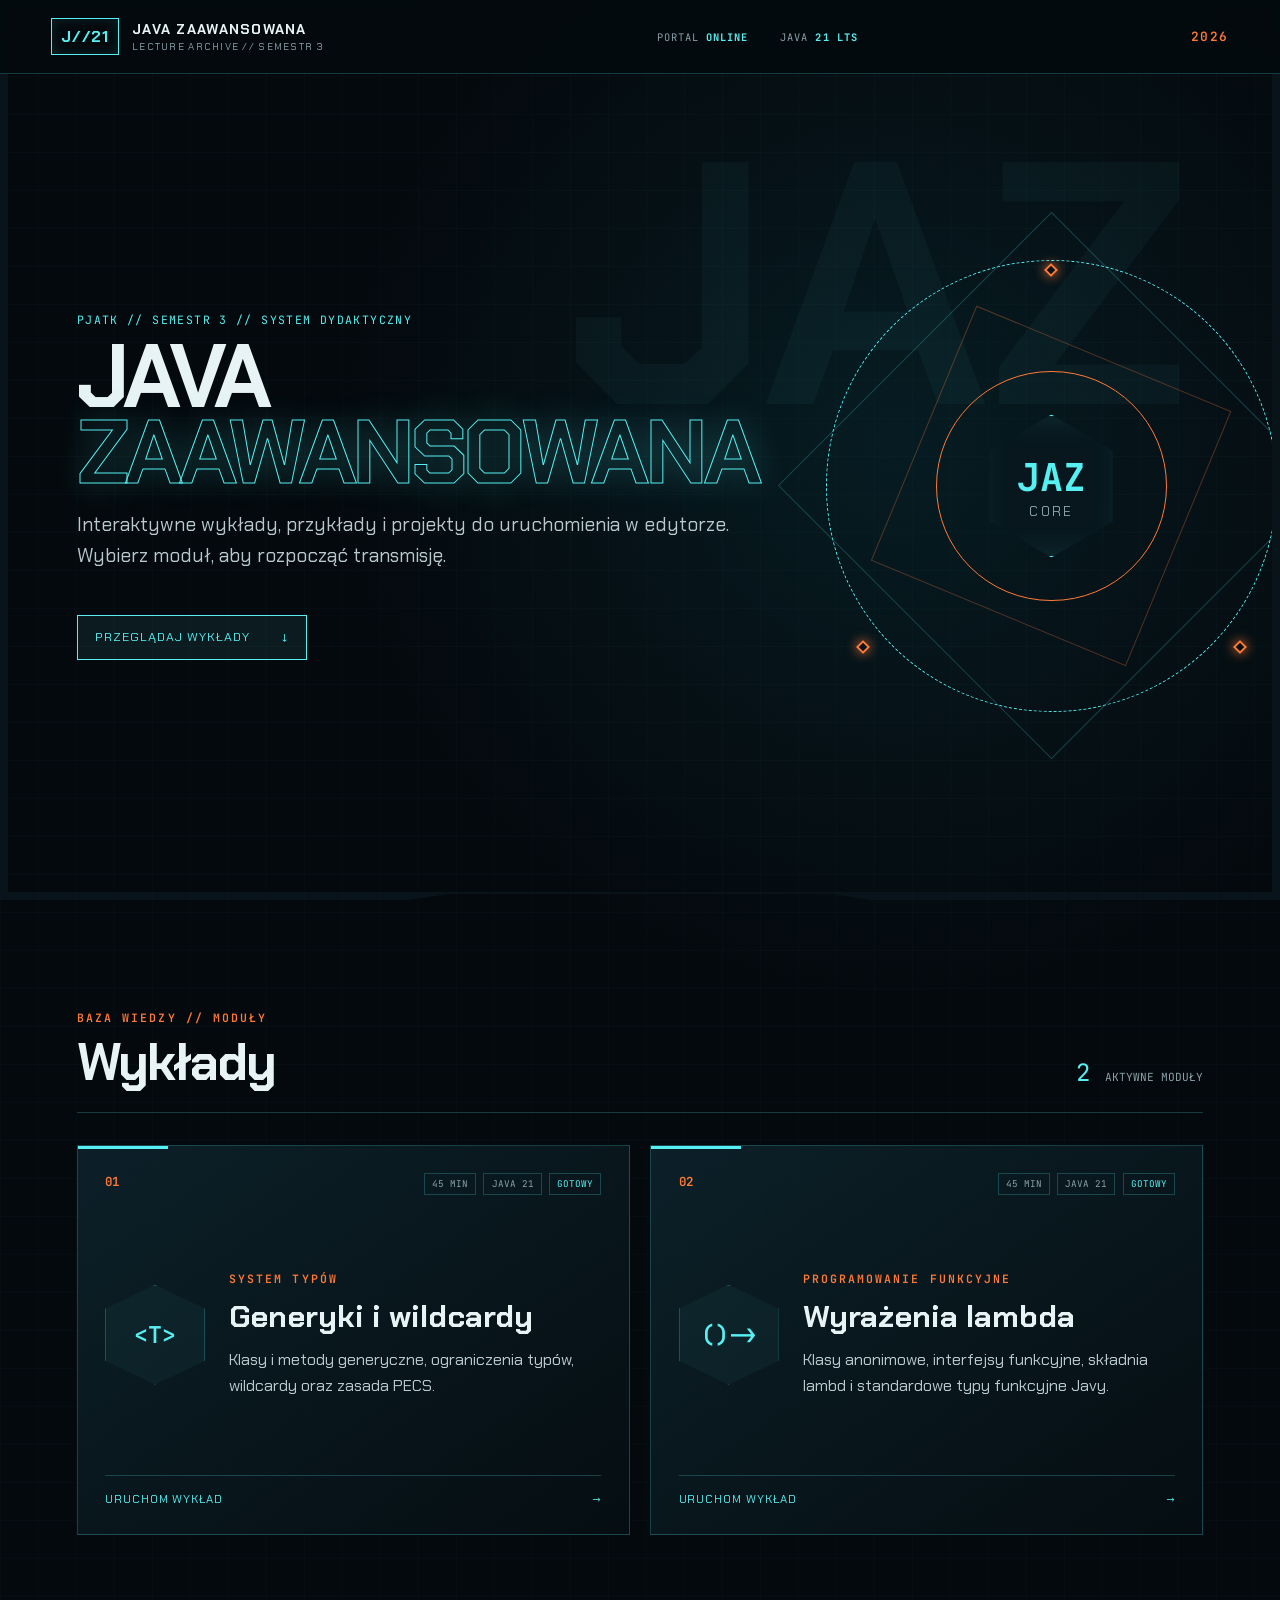
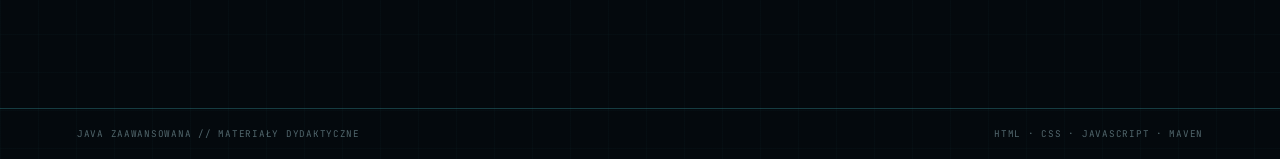
==== index.html @ 5bee7758 "w2" ====
<!doctype html>
<html lang="pl">
<head>
  <meta charset="utf-8">
  <meta name="viewport" content="width=device-width, initial-scale=1">
  <meta name="description" content="Materiały do wykładów z przedmiotu Java Zaawansowana.">
  <meta name="theme-color" content="#071017">
  <title>Java Zaawansowana // Portal wykładów</title>
  <link rel="stylesheet" href="css/styles.css">
</head>
<body class="portal-page">
  <a class="skip-link" href="#lectures">Przejdź do listy wykładów</a>
  <header class="topbar portal-topbar">
    <a class="brand" href="index.html" aria-label="Java Zaawansowana — strona główna">
      <span class="brand-mark" aria-hidden="true">J//21</span>
      <span><strong>JAVA ZAAWANSOWANA</strong><small>LECTURE ARCHIVE // SEMESTR 3</small></span>
    </a>
    <div class="telemetry" aria-hidden="true"><span>PORTAL <b>ONLINE</b></span><span>JAVA <b>21 LTS</b></span></div>
    <span class="portal-edition">2026</span>
  </header>

  <main class="portal-main">
    <section class="portal-hero" aria-labelledby="portal-title">
      <div class="portal-hero-copy">
        <p class="kicker">PJATK // SEMESTR 3 // SYSTEM DYDAKTYCZNY</p>
        <h1 id="portal-title">Java<br><em>Zaawansowana</em></h1>
        <p class="lead">Interaktywne wykłady, przykłady i projekty do uruchomienia w edytorze. Wybierz moduł, aby rozpocząć transmisję.</p>
        <a class="primary-action" href="#lectures">Przeglądaj wykłady <span aria-hidden="true">↓</span></a>
      </div>
      <div class="portal-reactor" aria-hidden="true">
        <div class="portal-orbit orbit-outer"></div><div class="portal-orbit orbit-inner"></div>
        <div class="portal-core"><span>JAZ</span><small>CORE</small></div>
        <i class="node n1"></i><i class="node n2"></i><i class="node n3"></i>
      </div>
    </section>

    <section class="lecture-catalog" id="lectures" aria-labelledby="catalog-title">
      <div class="section-heading">
        <div><p class="eyebrow">BAZA WIEDZY // MODUŁY</p><h2 id="catalog-title">Wykłady</h2></div>
        <div class="catalog-status"><span>2</span> aktywne moduły</div>
      </div>
      <div class="lecture-grid">
        <a class="lecture-card is-available" href="lectures/generics/index.html">
          <div class="lecture-number">01</div>
          <div class="lecture-meta"><span>45 MIN</span><span>JAVA 21</span><span>GOTOWY</span></div>
          <div class="lecture-icon" aria-hidden="true">&lt;T&gt;</div>
          <div class="lecture-content"><p class="eyebrow">SYSTEM TYPÓW</p><h3>Generyki i wildcardy</h3><p>Klasy i metody generyczne, ograniczenia typów, wildcardy oraz zasada PECS.</p></div>
          <div class="lecture-launch">Uruchom wykład <span aria-hidden="true">→</span></div>
        </a>
        <a class="lecture-card is-available" href="lectures/lambdas/index.html">
          <div class="lecture-number">02</div>
          <div class="lecture-meta"><span>45 MIN</span><span>JAVA 21</span><span>GOTOWY</span></div>
          <div class="lecture-icon" aria-hidden="true">()-&gt;</div>
          <div class="lecture-content"><p class="eyebrow">PROGRAMOWANIE FUNKCYJNE</p><h3>Wyrażenia lambda</h3><p>Klasy anonimowe, interfejsy funkcyjne, składnia lambd i standardowe typy funkcyjne Javy.</p></div>
          <div class="lecture-launch">Uruchom wykład <span aria-hidden="true">→</span></div>
        </a>
      </div>
    </section>
  </main>
  <footer class="portal-footer"><span>JAVA ZAAWANSOWANA // MATERIAŁY DYDAKTYCZNE</span><span>HTML · CSS · JAVASCRIPT · MAVEN</span></footer>
</body>
</html>
---- css/styles.css ----
@import url('https://fonts.googleapis.com/css2?family=Chakra+Petch:wght@400;500;600;700&family=JetBrains+Mono:wght@400;600&display=swap');

:root {
  --bg: #04090d;
  --panel: rgba(10, 23, 30, .9);
  --panel-2: #0d2029;
  --line: rgba(79, 220, 231, .24);
  --cyan: #57f0f2;
  --cyan-2: #1eb6c2;
  --orange: #ff7a38;
  --red: #ff405a;
  --text: #e7f3f4;
  --muted: #8aa2a9;
  --shadow: 0 0 28px rgba(48, 218, 227, .12);
  color-scheme: dark;
}

* { box-sizing: border-box; }
html { scroll-behavior: smooth; }
body {
  margin: 0;
  min-width: 320px;
  min-height: 100vh;
  overflow: hidden;
  color: var(--text);
  background:
    linear-gradient(rgba(70, 198, 210, .025) 1px, transparent 1px),
    linear-gradient(90deg, rgba(70, 198, 210, .025) 1px, transparent 1px),
    radial-gradient(circle at 70% 25%, rgba(19, 113, 133, .18), transparent 35%), var(--bg);
  background-size: 38px 38px, 38px 38px, auto, auto;
  font-family: "Chakra Petch", system-ui, sans-serif;
}
body::before, body::after {
  content: ""; position: fixed; pointer-events: none; z-index: 20;
}
body::before { inset: 0; border: 8px solid #08131a; clip-path: polygon(0 0, 32% 0, 35% 6px, 65% 6px, 68% 0, 100% 0, 100% 100%, 68% 100%, 65% calc(100% - 6px), 35% calc(100% - 6px), 32% 100%, 0 100%); }
body::after { inset: 0; background: repeating-linear-gradient(0deg, transparent 0 4px, rgba(255,255,255,.012) 5px); mix-blend-mode: overlay; }
button, a { font: inherit; }
button { color: inherit; }
code, pre { font-family: "JetBrains Mono", Consolas, monospace; }
code { color: #a9f7f8; }
.skip-link { position: fixed; top: -100px; left: 1rem; z-index: 100; background: var(--cyan); color: #001014; padding: .7rem 1rem; }
.skip-link:focus { top: 1rem; }

.topbar {
  height: 74px; display: flex; align-items: center; justify-content: space-between;
  padding: 0 clamp(1.1rem, 4vw, 4rem); border-bottom: 1px solid var(--line); background: rgba(4, 10, 14, .9);
}
.brand { display: flex; gap: .8rem; align-items: center; color: var(--text); text-decoration: none; letter-spacing: .08em; }
.brand-mark { padding: .45rem .55rem; border: 1px solid var(--cyan); color: var(--cyan); font-weight: 700; box-shadow: inset 0 0 14px rgba(87,240,242,.12); }
.brand strong, .brand small { display: block; }
.brand strong { font-size: .88rem; }
.brand small { color: var(--muted); font-size: .62rem; margin-top: .12rem; }
.telemetry { display: flex; gap: 2rem; color: var(--muted); font: .65rem "JetBrains Mono"; letter-spacing: .1em; }
.telemetry b { color: var(--cyan); }
.slide-counter { font: 600 1.1rem "JetBrains Mono"; color: var(--cyan); }
.slide-counter i { color: var(--muted); padding: 0 .3rem; font-style: normal; }
.progress { height: 2px; background: #0e2026; }
.progress span { display: block; width: 10%; height: 100%; background: linear-gradient(90deg, var(--orange), var(--cyan)); box-shadow: 0 0 10px var(--cyan); transition: width .35s ease; }

.slides { position: relative; height: calc(100vh - 128px); }
.slide {
  position: absolute; inset: 0; display: grid; align-content: center; gap: 1.4rem;
  padding: clamp(2rem, 4.5vw, 5rem) clamp(1.5rem, 8vw, 9rem); opacity: 0; transform: translateX(28px) scale(.99);
  pointer-events: none; visibility: hidden; transition: opacity .25s ease, transform .35s ease;
  overflow-y: auto;
}
.slide.is-active { opacity: 1; transform: none; pointer-events: auto; visibility: visible; }
.slide::before { content: attr(data-title); position: absolute; right: 3.5%; top: 7%; color: rgba(87,240,242,.06); font-size: clamp(3rem, 10vw, 9rem); font-weight: 700; text-transform: uppercase; white-space: nowrap; z-index: -1; }
.eyebrow { color: var(--orange); font: 600 .72rem "JetBrains Mono"; letter-spacing: .18em; text-transform: uppercase; }
h1, h2, h3, p { margin-top: 0; }
h1 { margin-bottom: 1.2rem; font-size: clamp(3rem, 7vw, 7.2rem); line-height: .85; letter-spacing: -.05em; text-transform: uppercase; }
h1 em { color: transparent; -webkit-text-stroke: 1px var(--cyan); font-style: normal; text-shadow: 0 0 35px rgba(87,240,242,.22); }
h2 { margin-bottom: .4rem; max-width: 1050px; font-size: clamp(2rem, 4vw, 4.2rem); line-height: 1; letter-spacing: -.035em; }
h2 code { font-size: .8em; }
h3 { font-size: 1.05rem; }
p { line-height: 1.6; color: #b9c9cd; }
.lead { max-width: 720px; font-size: clamp(1rem, 1.5vw, 1.35rem); }
.kicker { color: var(--cyan); letter-spacing: .12em; font: .72rem "JetBrains Mono"; }
.hero-grid, .two-col { display: grid; grid-template-columns: minmax(0, 1.08fr) minmax(320px, .92fr); align-items: center; gap: clamp(2rem, 5vw, 6rem); }
.hero-grid { grid-template-columns: 1.25fr .75fr; }
.objectives { display: flex; gap: 1.5rem; align-items: flex-start; margin-top: 2rem; padding: 1rem 1.2rem; border-left: 2px solid var(--cyan); background: linear-gradient(90deg, rgba(87,240,242,.08), transparent); }
.objectives span { color: var(--cyan); white-space: nowrap; }
.objectives ul { margin: 0; padding-left: 1.2rem; color: var(--muted); line-height: 1.55; }
.speaker-note { display: none; }

.reactor { position: relative; width: min(32vw, 390px); aspect-ratio: 1; margin: auto; display: grid; place-items: center; }
.reactor::before { content: ""; position: absolute; inset: 15%; border: 1px solid var(--line); background: radial-gradient(circle, rgba(87,240,242,.15), transparent 60%); transform: rotate(45deg); }
.ring { position: absolute; border: 1px solid var(--cyan); border-radius: 50%; box-shadow: 0 0 18px rgba(87,240,242,.16); }
.ring-a { inset: 7%; border-style: dashed; animation: spin 16s linear infinite; }
.ring-b { inset: 24%; border-color: var(--orange); border-width: 2px; animation: spin 9s linear reverse infinite; }
.core { width: 22%; aspect-ratio: 1; display: grid; place-items: center; border: 1px solid var(--cyan); background: #07141b; color: var(--cyan); font: 700 3rem "JetBrains Mono"; clip-path: polygon(50% 0,100% 25%,100% 75%,50% 100%,0 75%,0 25%); }
.orbit { position: absolute; color: var(--cyan); font: 600 .8rem "JetBrains Mono"; }
.o1 { top: 4%; } .o2 { right: 7%; bottom: 20%; } .o3 { left: 5%; bottom: 22%; }
@keyframes spin { to { transform: rotate(360deg); } }

.code-panel { position: relative; border: 1px solid var(--line); background: rgba(5,14,19,.94); box-shadow: var(--shadow); min-width: 0; }
.code-panel::before { content: ""; position: absolute; inset: -1px auto auto -1px; width: 48px; height: 3px; background: var(--cyan); }
.code-head { display: flex; justify-content: space-between; align-items: center; padding: .65rem .85rem; border-bottom: 1px solid var(--line); color: var(--muted); font: .7rem "JetBrains Mono"; }
.copy-btn, .reveal-btn { border: 1px solid var(--line); background: #0b2028; padding: .45rem .75rem; color: var(--cyan); cursor: pointer; text-transform: uppercase; font-size: .68rem; letter-spacing: .08em; }
.copy-btn:hover, .copy-btn:focus-visible, .reveal-btn:hover, .reveal-btn:focus-visible { border-color: var(--cyan); background: rgba(87,240,242,.12); outline: none; }
pre { margin: 0; padding: clamp(1rem, 2vw, 1.5rem); overflow: auto; font-size: clamp(.72rem, 1.06vw, .96rem); line-height: 1.65; tab-size: 4; }
pre code { color: #d8e7e9; }
.kw { color: #ff8860; } .str { color: #b9e87e; } .num { color: #dfb8ff; } .cm { color: #607b82; }
.compact { margin-top: 1rem; }
.compact pre { padding: 1rem; }
.callout { padding: 1rem 1.15rem; margin: 1.4rem 0; border-left: 2px solid var(--cyan); background: rgba(87,240,242,.07); color: #bfd0d3; line-height: 1.5; }
.callout strong { color: var(--cyan); }
.callout.danger { border-color: var(--red); background: rgba(255,64,90,.07); }.callout.danger strong { color: var(--red); }
.callout.warning { border-color: var(--orange); background: rgba(255,122,56,.07); }.callout.warning strong { color: var(--orange); }
.question { padding: .8rem 1rem; border: 1px solid var(--line); background: rgba(10,31,39,.65); color: #bcd0d3; }
.question span { color: var(--orange); font-weight: 700; text-transform: uppercase; margin-right: 1rem; }
.hint { color: var(--muted); font-size: .9rem; }
.type-map { display: grid; grid-template-columns: 1fr 1fr; gap: .6rem; margin-bottom: 1.4rem; }
.type-map span { border: 1px solid var(--line); padding: .8rem; color: var(--muted); }
.type-map b { color: var(--cyan); font: 1.3rem "JetBrains Mono"; margin-right: .5rem; }
.syntax { border: 1px solid var(--line); padding: 1.2rem; background: var(--panel); }
.syntax span, .syntax small { display: block; }.syntax span { font: 1.2rem "JetBrains Mono"; color: #dff; }.syntax b { color: var(--orange); }.syntax small { color: var(--muted); margin-top: .5rem; }
.signal-diagram { display: grid; grid-template-columns: 1fr auto 1fr; align-items: center; gap: .8rem; margin: 2rem 0; text-align: center; }
.signal-diagram span { padding: .8rem; border: 1px solid var(--line); color: var(--cyan); font-family: "JetBrains Mono"; }.signal-diagram i { color: var(--cyan); }.signal-diagram .blocked { color: var(--red); }
.cards { display: grid; gap: 1rem; }.cards.three, .quiz-grid { grid-template-columns: repeat(3, 1fr); }
.cards article, .quiz-grid article { padding: 1.3rem; border: 1px solid var(--line); background: linear-gradient(145deg, rgba(14,35,44,.88), rgba(6,15,20,.9)); box-shadow: var(--shadow); }
.cards article:nth-child(2) { border-top-color: var(--orange); }
.card-code { display: block; color: var(--cyan); font: 600 clamp(.85rem, 1.3vw, 1.15rem) "JetBrains Mono"; margin-bottom: 1.4rem; }
.cards p, .quiz-grid p { font-size: .92rem; }
.pecs-flow { display: grid; gap: 1rem; }
.pecs-flow > div { display: grid; padding: 1rem 1.2rem; border: 1px solid var(--line); background: var(--panel); }
.pecs-flow span { color: var(--orange); font-size: .7rem; letter-spacing: .12em; }.pecs-flow strong { color: var(--cyan); font: 1.2rem "JetBrains Mono"; margin: .25rem 0; }.pecs-flow small { color: var(--muted); }.pecs-flow > i { color: var(--orange); text-align: center; font-style: normal; }
.mission-list { list-style: none; padding: 0; counter-reset: mission; }
.mission-list li { counter-increment: mission; padding: .8rem 0 .8rem 3.2rem; border-bottom: 1px solid var(--line); position: relative; }
.mission-list li::before { content: "0" counter(mission); position: absolute; left: 0; color: var(--orange); font: .75rem "JetBrains Mono"; }
.path { padding: .8rem; border: 1px dashed var(--line); font: .67rem "JetBrains Mono"; overflow-wrap: anywhere; }
.reveal-btn { margin-top: 1rem; }.reveal { margin-top: .6rem; padding: .85rem 1rem; border: 1px solid var(--cyan); background: rgba(87,240,242,.07); color: #d5e7e9; overflow-wrap: anywhere; }
.restrictions article > span { color: var(--orange); font: .7rem "JetBrains Mono"; }
.quiz-grid { display: grid; gap: 1rem; }.quiz-grid h3 { color: var(--cyan); }.quiz-grid article { display: flex; flex-direction: column; }.quiz-grid .reveal-btn { margin-top: auto; align-self: start; }
.final-line { color: var(--muted); letter-spacing: .08em; text-align: center; }.final-line strong { color: var(--orange); }
.example-slide { background: radial-gradient(circle at 82% 50%, rgba(255,122,56,.055), transparent 30%); }
.example-slide::after { content: "CODE ANALYSIS"; position: absolute; right: 3.5%; bottom: 9%; z-index: -1; color: rgba(255,122,56,.055); font: 700 clamp(2.5rem, 6vw, 6rem) "JetBrains Mono"; letter-spacing: -.08em; }
.analysis-panel { padding: clamp(1.2rem, 2.2vw, 2rem); border: 1px solid rgba(255,122,56,.32); background: linear-gradient(145deg, rgba(30,24,20,.72), rgba(7,17,22,.92)); box-shadow: 0 0 28px rgba(255,122,56,.06); }
.analysis-panel h3 { margin: .65rem 0 1.2rem; color: var(--text); font-size: clamp(1.2rem, 2vw, 1.8rem); }
.analysis-panel ol { margin: 0; padding-left: 1.3rem; color: #b9c9cd; line-height: 1.65; }
.analysis-panel li { padding-left: .35rem; margin-bottom: .55rem; }.analysis-panel li::marker { color: var(--orange); font-family: "JetBrains Mono"; }
.analysis-label { color: var(--orange); font: 600 .67rem "JetBrains Mono"; letter-spacing: .15em; }
.analysis-answer { margin-top: 1.2rem; padding: .8rem 1rem; border-left: 2px solid var(--cyan); background: rgba(87,240,242,.07); color: #d5e7e9; overflow-wrap: anywhere; }
.mission-brief p { color: #c3d1d4; }

.controls { position: fixed; z-index: 30; bottom: 18px; left: 50%; transform: translateX(-50%); display: flex; align-items: center; gap: 1rem; }
.controls > button { border: 1px solid var(--line); background: rgba(6,18,23,.95); padding: .55rem .85rem; cursor: pointer; color: var(--cyan); }
.controls > button:disabled { opacity: .3; cursor: default; }.controls > button:not(:disabled):hover { border-color: var(--cyan); }
.slide-dots { display: flex; gap: .38rem; }.slide-dots button { width: 6px; height: 6px; padding: 0; border: 0; background: #34505a; transform: rotate(45deg); cursor: pointer; }.slide-dots button.is-active { background: var(--orange); box-shadow: 0 0 7px var(--orange); }
.key-help { position: fixed; bottom: 9px; right: 3%; color: #52676d; font: .58rem "JetBrains Mono"; letter-spacing: .08em; }
.toast { position: fixed; z-index: 60; bottom: 70px; left: 50%; transform: translate(-50%, 12px); padding: .65rem 1rem; background: var(--cyan); color: #001014; opacity: 0; pointer-events: none; transition: .2s; font-weight: 600; }.toast.show { opacity: 1; transform: translate(-50%, 0); }

@media (max-width: 900px) {
  .telemetry { display: none; }
  .slide { padding: 2rem 1.4rem 4.5rem; align-content: start; }
  .hero-grid, .two-col, .cards.three, .quiz-grid { grid-template-columns: 1fr; }
  .reactor { display: none; }
  .hero-grid { margin-top: 5vh; }
  .cards article, .quiz-grid article { padding: 1rem; }
  .slide::before { display: none; }
  .example-slide::after { display: none; }
  h1 { font-size: clamp(2.8rem, 14vw, 5rem); }
  .controls > button span, .key-help { display: none; }
  .slide-dots { max-width: 45vw; flex-wrap: wrap; justify-content: center; }
}
@media (max-height: 720px) and (min-width: 901px) {
  .slide { padding-top: 1.5rem; padding-bottom: 4rem; gap: .8rem; }
  h2 { font-size: 2.5rem; }.topbar { height: 58px; }.slides { height: calc(100vh - 112px); }
  .cards article { padding: .9rem; }.cards p { margin-bottom: 0; }
}
@media (prefers-reduced-motion: reduce) {
  *, *::before, *::after { scroll-behavior: auto !important; animation-duration: .01ms !important; animation-iteration-count: 1 !important; transition-duration: .01ms !important; }
}
@media print {
  body { overflow: visible; background: white; color: black; }
  .topbar, .progress, .controls, .key-help, .toast { display: none; }
  .slides { height: auto; }.slide { position: relative; min-height: 100vh; opacity: 1; visibility: visible; transform: none; color: #102027; page-break-after: always; overflow: visible; }
  .slide p { color: #334; }.code-panel, .cards article, .quiz-grid article { color: white; }
}

/* Portal wykładów */
.portal-page { overflow-y: auto; }
.portal-page::after { position: fixed; }
.portal-topbar { position: sticky; top: 0; z-index: 40; }
.portal-edition { color: var(--orange); font: 600 .8rem "JetBrains Mono"; letter-spacing: .12em; }
.portal-main { width: min(1440px, 100%); margin: 0 auto; padding: 0 clamp(1.5rem, 6vw, 6rem); }
.portal-hero { min-height: calc(100vh - 76px); display: grid; grid-template-columns: 1.15fr .85fr; align-items: center; gap: 4rem; position: relative; }
.portal-hero::before { content: "JAZ"; position: absolute; right: 1%; top: 9%; z-index: -1; color: rgba(87,240,242,.035); font-size: clamp(10rem, 27vw, 27rem); font-weight: 700; line-height: .8; }
.portal-hero-copy { max-width: 800px; }
.primary-action { display: inline-flex; gap: 2rem; align-items: center; margin-top: 1.5rem; padding: .85rem 1.1rem; border: 1px solid var(--cyan); background: rgba(87,240,242,.08); color: var(--cyan); text-decoration: none; text-transform: uppercase; letter-spacing: .08em; font-size: .78rem; }
.primary-action:hover, .primary-action:focus-visible { background: var(--cyan); color: #001014; box-shadow: 0 0 24px rgba(87,240,242,.25); outline: none; }
.portal-reactor { position: relative; width: min(36vw, 480px); aspect-ratio: 1; margin: auto; display: grid; place-items: center; }
.portal-reactor::before, .portal-reactor::after { content: ""; position: absolute; inset: 8%; border: 1px solid var(--line); transform: rotate(45deg); }
.portal-reactor::after { inset: 20%; border-color: rgba(255,122,56,.3); transform: rotate(22.5deg); }
.portal-orbit { position: absolute; border-radius: 50%; border: 1px dashed var(--cyan); }
.orbit-outer { inset: 1%; animation: spin 30s linear infinite; }.orbit-inner { inset: 25%; border-style: solid; border-color: var(--orange); animation: spin 13s linear reverse infinite; }
.portal-core { z-index: 2; width: 31%; aspect-ratio: 1; display: grid; place-content: center; text-align: center; background: #08171e; border: 1px solid var(--cyan); box-shadow: inset 0 0 30px rgba(87,240,242,.12), 0 0 35px rgba(87,240,242,.12); clip-path: polygon(50% 0,93% 25%,93% 75%,50% 100%,7% 75%,7% 25%); }
.portal-core span { color: var(--cyan); font: 700 clamp(1.5rem, 3vw, 3rem) "JetBrains Mono"; }.portal-core small { color: var(--muted); letter-spacing: .18em; }
.node { position: absolute; width: 10px; height: 10px; border: 2px solid var(--orange); transform: rotate(45deg); box-shadow: 0 0 12px var(--orange); }.n1 { top: 2%; }.n2 { bottom: 14%; right: 8%; }.n3 { bottom: 14%; left: 8%; }
.lecture-catalog { min-height: 90vh; padding: 7rem 0 9rem; scroll-margin-top: 74px; }
.section-heading { display: flex; justify-content: space-between; align-items: end; gap: 2rem; padding-bottom: 1.5rem; border-bottom: 1px solid var(--line); }.section-heading h2 { margin: .5rem 0 0; }
.catalog-status { color: var(--muted); font: .7rem "JetBrains Mono"; text-transform: uppercase; }.catalog-status span { color: var(--cyan); font-size: 1.5rem; margin-right: .5rem; }
.lecture-grid { display: grid; grid-template-columns: repeat(2, minmax(0, 1fr)); gap: 1.3rem; margin-top: 2rem; }
.lecture-card { position: relative; min-height: 390px; display: grid; grid-template-columns: auto 1fr; grid-template-rows: auto 1fr auto; gap: 1.5rem; padding: 1.7rem; border: 1px solid var(--line); background: linear-gradient(145deg, rgba(14,35,44,.88), rgba(5,13,18,.94)); color: var(--text); text-decoration: none; overflow: hidden; }
.lecture-card::before { content: ""; position: absolute; inset: 0 auto auto 0; width: 90px; height: 3px; background: var(--cyan); transition: width .3s ease; }
.lecture-card.is-available:hover::before { width: 100%; }.lecture-card.is-available:hover { border-color: rgba(87,240,242,.65); box-shadow: 0 0 35px rgba(48,218,227,.1); transform: translateY(-3px); transition: .25s; }
.lecture-number { color: var(--orange); font: 600 .78rem "JetBrains Mono"; }.lecture-meta { justify-self: end; display: flex; flex-wrap: wrap; justify-content: end; gap: .45rem; }.lecture-meta span { padding: .25rem .45rem; border: 1px solid var(--line); color: var(--muted); font: .58rem "JetBrains Mono"; }.lecture-meta span:last-child { color: var(--cyan); }
.lecture-icon { grid-column: 1; align-self: center; width: 100px; aspect-ratio: 1; display: grid; place-items: center; color: var(--cyan); border: 1px solid var(--line); background: rgba(87,240,242,.04); font: 600 1.45rem "JetBrains Mono"; clip-path: polygon(50% 0,100% 24%,100% 76%,50% 100%,0 76%,0 24%); }
.lecture-content { align-self: center; }.lecture-content h3 { margin-bottom: .7rem; font-size: clamp(1.6rem, 2.4vw, 2.4rem); }.lecture-content p:last-child { max-width: 520px; margin-bottom: 0; }
.lecture-launch { grid-column: 1 / -1; display: flex; justify-content: space-between; padding-top: 1rem; border-top: 1px solid var(--line); color: var(--cyan); text-transform: uppercase; letter-spacing: .08em; font-size: .72rem; }
.is-locked { opacity: .47; }.is-locked::before { background: var(--muted); }.is-locked .lecture-icon, .is-locked .lecture-launch { color: var(--muted); }
.portal-footer { display: flex; justify-content: space-between; gap: 1rem; padding: 1.2rem clamp(1.5rem, 6vw, 6rem); border-top: 1px solid var(--line); color: #52676d; font: .58rem "JetBrains Mono"; letter-spacing: .08em; }
@media (max-width: 900px) { .portal-hero { grid-template-columns: 1fr; min-height: auto; padding: 12vh 0; }.portal-reactor { display: none; }.lecture-grid { grid-template-columns: 1fr; }.lecture-card { min-height: 340px; }.portal-footer { flex-direction: column; } }
@media (max-width: 560px) { .portal-edition { display: none; }.portal-main { padding-inline: 1rem; }.lecture-card { grid-template-columns: 1fr; }.lecture-icon { display: none; }.lecture-content, .lecture-launch { grid-column: 1; }.lecture-meta { position: absolute; top: 1.3rem; right: 1.3rem; }.section-heading { align-items: start; flex-direction: column; } }
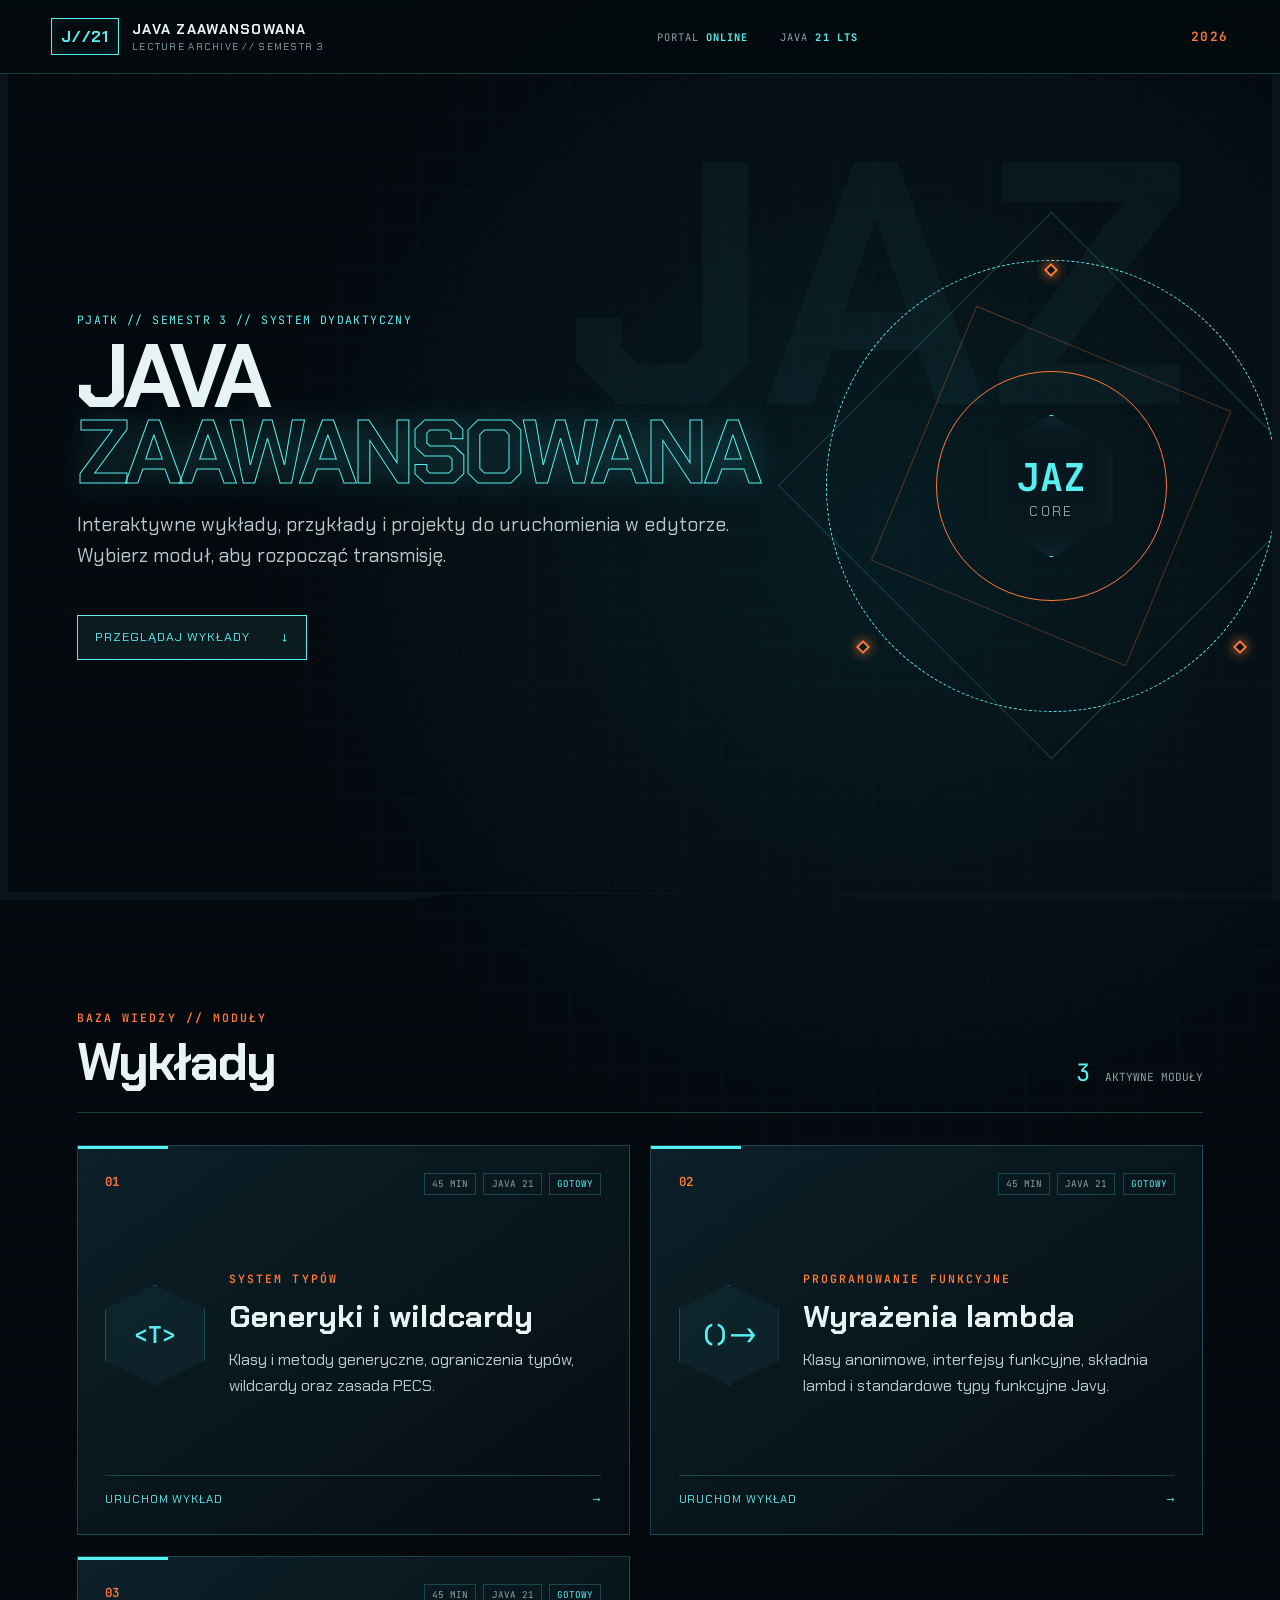
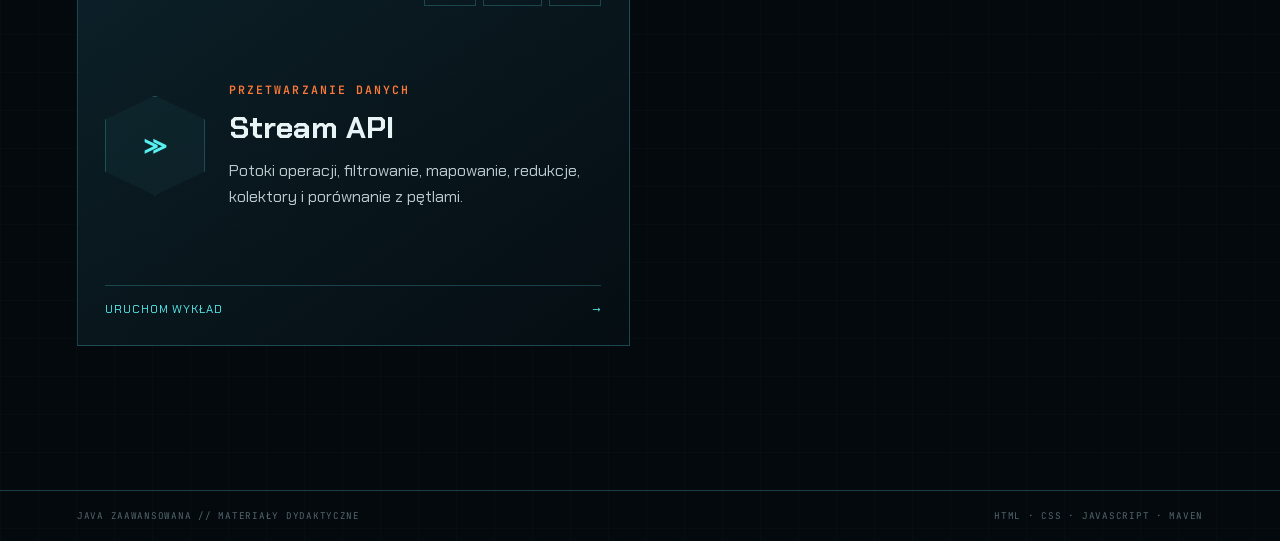
==== commit 9b3f82da: "w3" ====
--- a/index.html
+++ b/index.html
@@ -37,7 +37,7 @@
     <section class="lecture-catalog" id="lectures" aria-labelledby="catalog-title">
       <div class="section-heading">
         <div><p class="eyebrow">BAZA WIEDZY // MODUŁY</p><h2 id="catalog-title">Wykłady</h2></div>
-        <div class="catalog-status"><span>2</span> aktywne moduły</div>
+        <div class="catalog-status"><span>3</span> aktywne moduły</div>
       </div>
       <div class="lecture-grid">
         <a class="lecture-card is-available" href="lectures/generics/index.html">
@@ -54,6 +54,13 @@
           <div class="lecture-content"><p class="eyebrow">PROGRAMOWANIE FUNKCYJNE</p><h3>Wyrażenia lambda</h3><p>Klasy anonimowe, interfejsy funkcyjne, składnia lambd i standardowe typy funkcyjne Javy.</p></div>
           <div class="lecture-launch">Uruchom wykład <span aria-hidden="true">→</span></div>
         </a>
+        <a class="lecture-card is-available" href="lectures/streams/index.html">
+          <div class="lecture-number">03</div>
+          <div class="lecture-meta"><span>45 MIN</span><span>JAVA 21</span><span>GOTOWY</span></div>
+          <div class="lecture-icon" aria-hidden="true">≫</div>
+          <div class="lecture-content"><p class="eyebrow">PRZETWARZANIE DANYCH</p><h3>Stream API</h3><p>Potoki operacji, filtrowanie, mapowanie, redukcje, kolektory i porównanie z pętlami.</p></div>
+          <div class="lecture-launch">Uruchom wykład <span aria-hidden="true">→</span></div>
+        </a>
       </div>
     </section>
   </main>
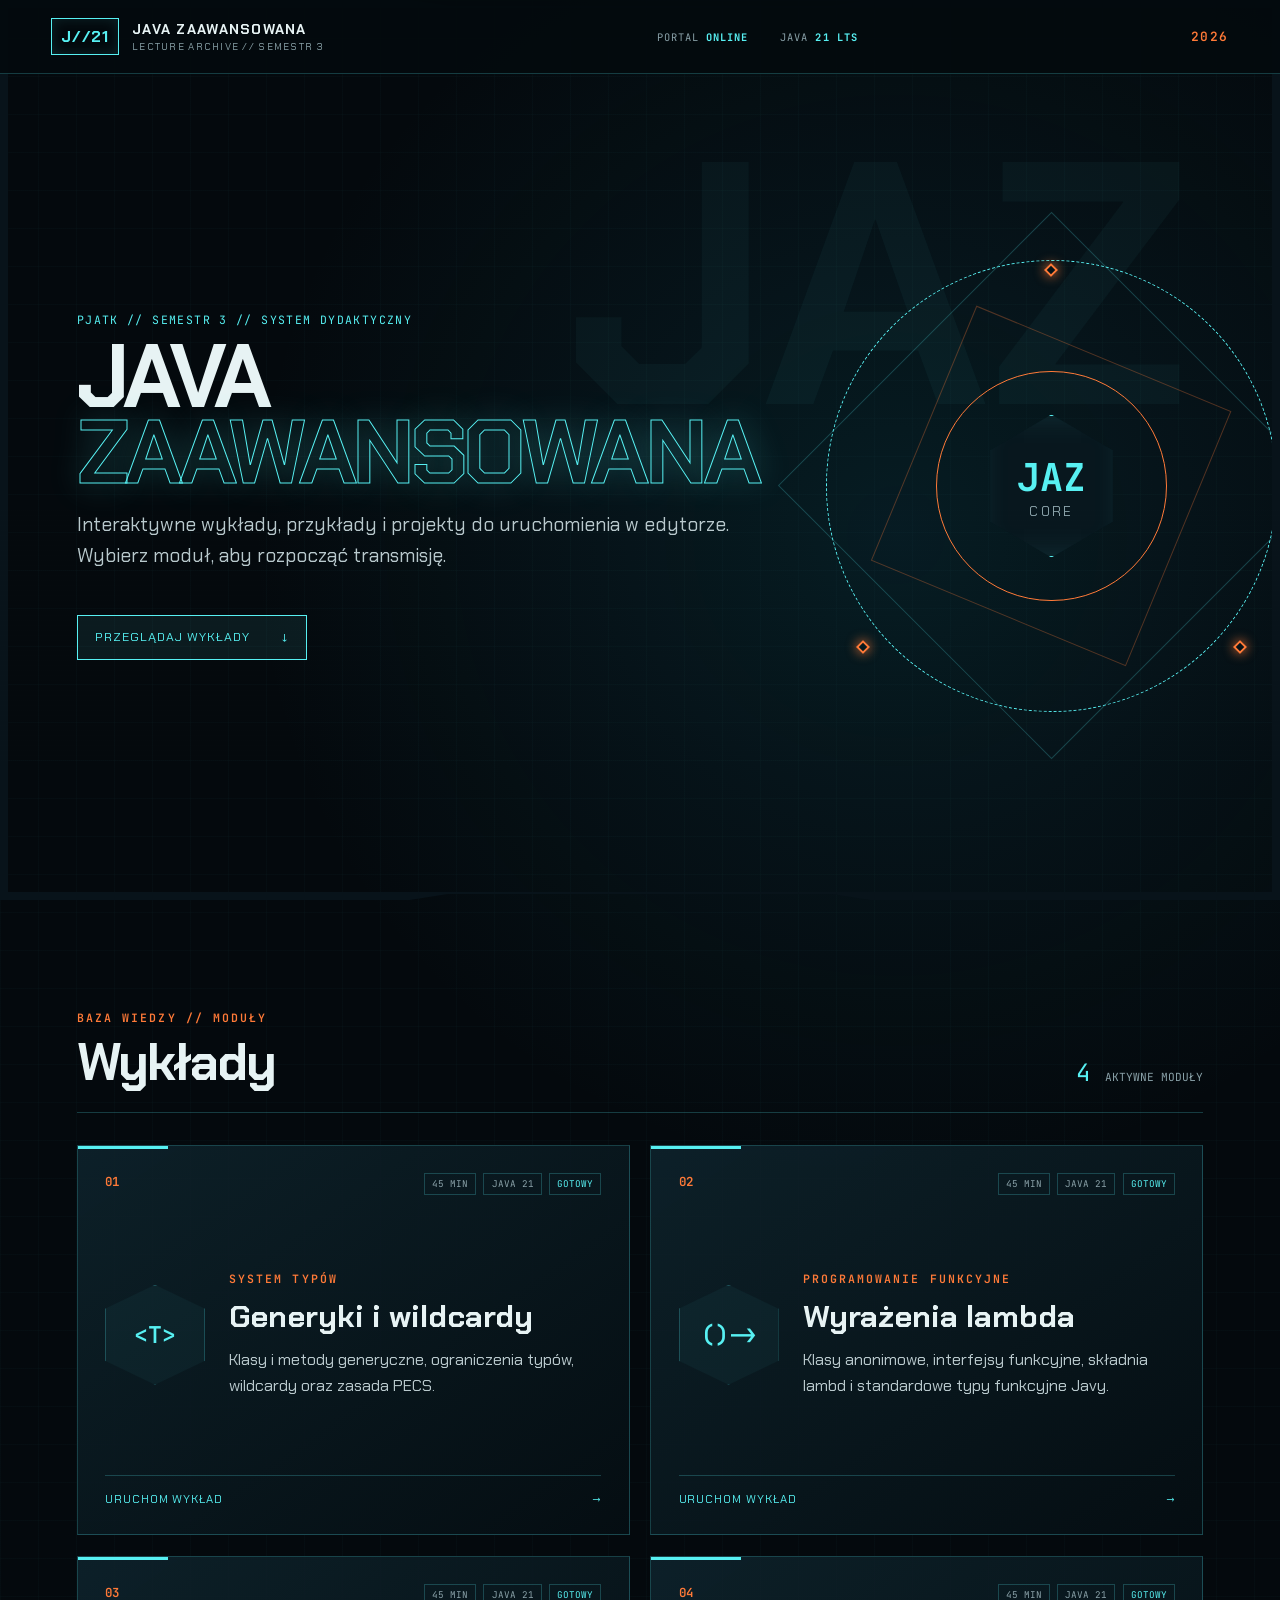
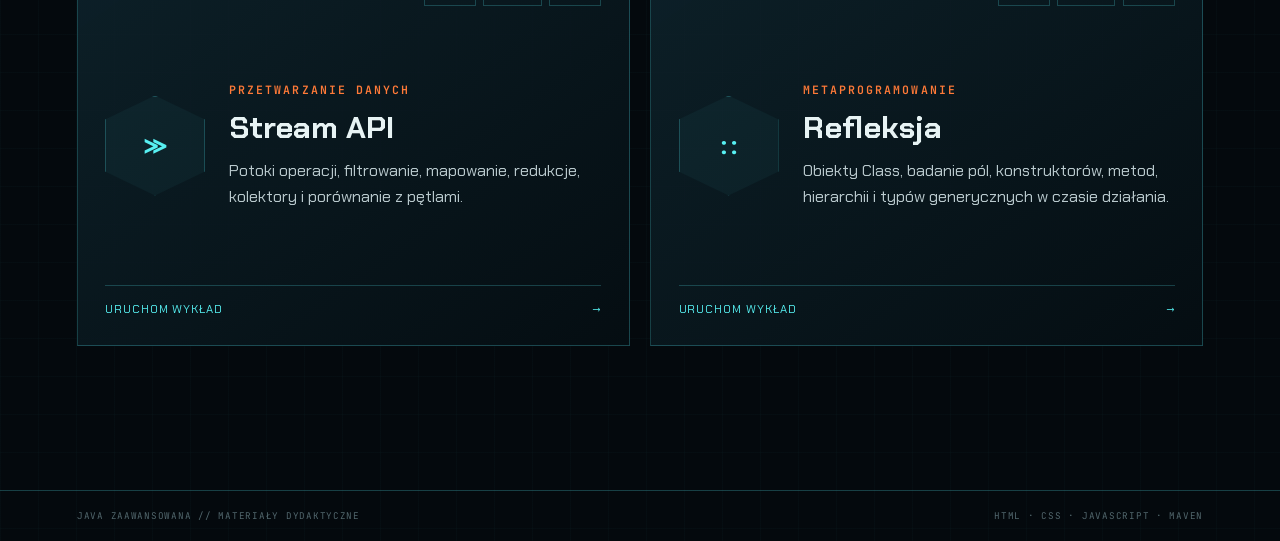
==== commit 7774f728: "w4" ====
--- a/index.html
+++ b/index.html
@@ -37,7 +37,7 @@
     <section class="lecture-catalog" id="lectures" aria-labelledby="catalog-title">
       <div class="section-heading">
         <div><p class="eyebrow">BAZA WIEDZY // MODUŁY</p><h2 id="catalog-title">Wykłady</h2></div>
-        <div class="catalog-status"><span>3</span> aktywne moduły</div>
+        <div class="catalog-status"><span>4</span> aktywne moduły</div>
       </div>
       <div class="lecture-grid">
         <a class="lecture-card is-available" href="lectures/generics/index.html">
@@ -61,6 +61,13 @@
           <div class="lecture-content"><p class="eyebrow">PRZETWARZANIE DANYCH</p><h3>Stream API</h3><p>Potoki operacji, filtrowanie, mapowanie, redukcje, kolektory i porównanie z pętlami.</p></div>
           <div class="lecture-launch">Uruchom wykład <span aria-hidden="true">→</span></div>
         </a>
+        <a class="lecture-card is-available" href="lectures/reflection/index.html">
+          <div class="lecture-number">04</div>
+          <div class="lecture-meta"><span>45 MIN</span><span>JAVA 21</span><span>GOTOWY</span></div>
+          <div class="lecture-icon" aria-hidden="true">::</div>
+          <div class="lecture-content"><p class="eyebrow">METAPROGRAMOWANIE</p><h3>Refleksja</h3><p>Obiekty Class, badanie pól, konstruktorów, metod, hierarchii i typów generycznych w czasie działania.</p></div>
+          <div class="lecture-launch">Uruchom wykład <span aria-hidden="true">→</span></div>
+        </a>
       </div>
     </section>
   </main>
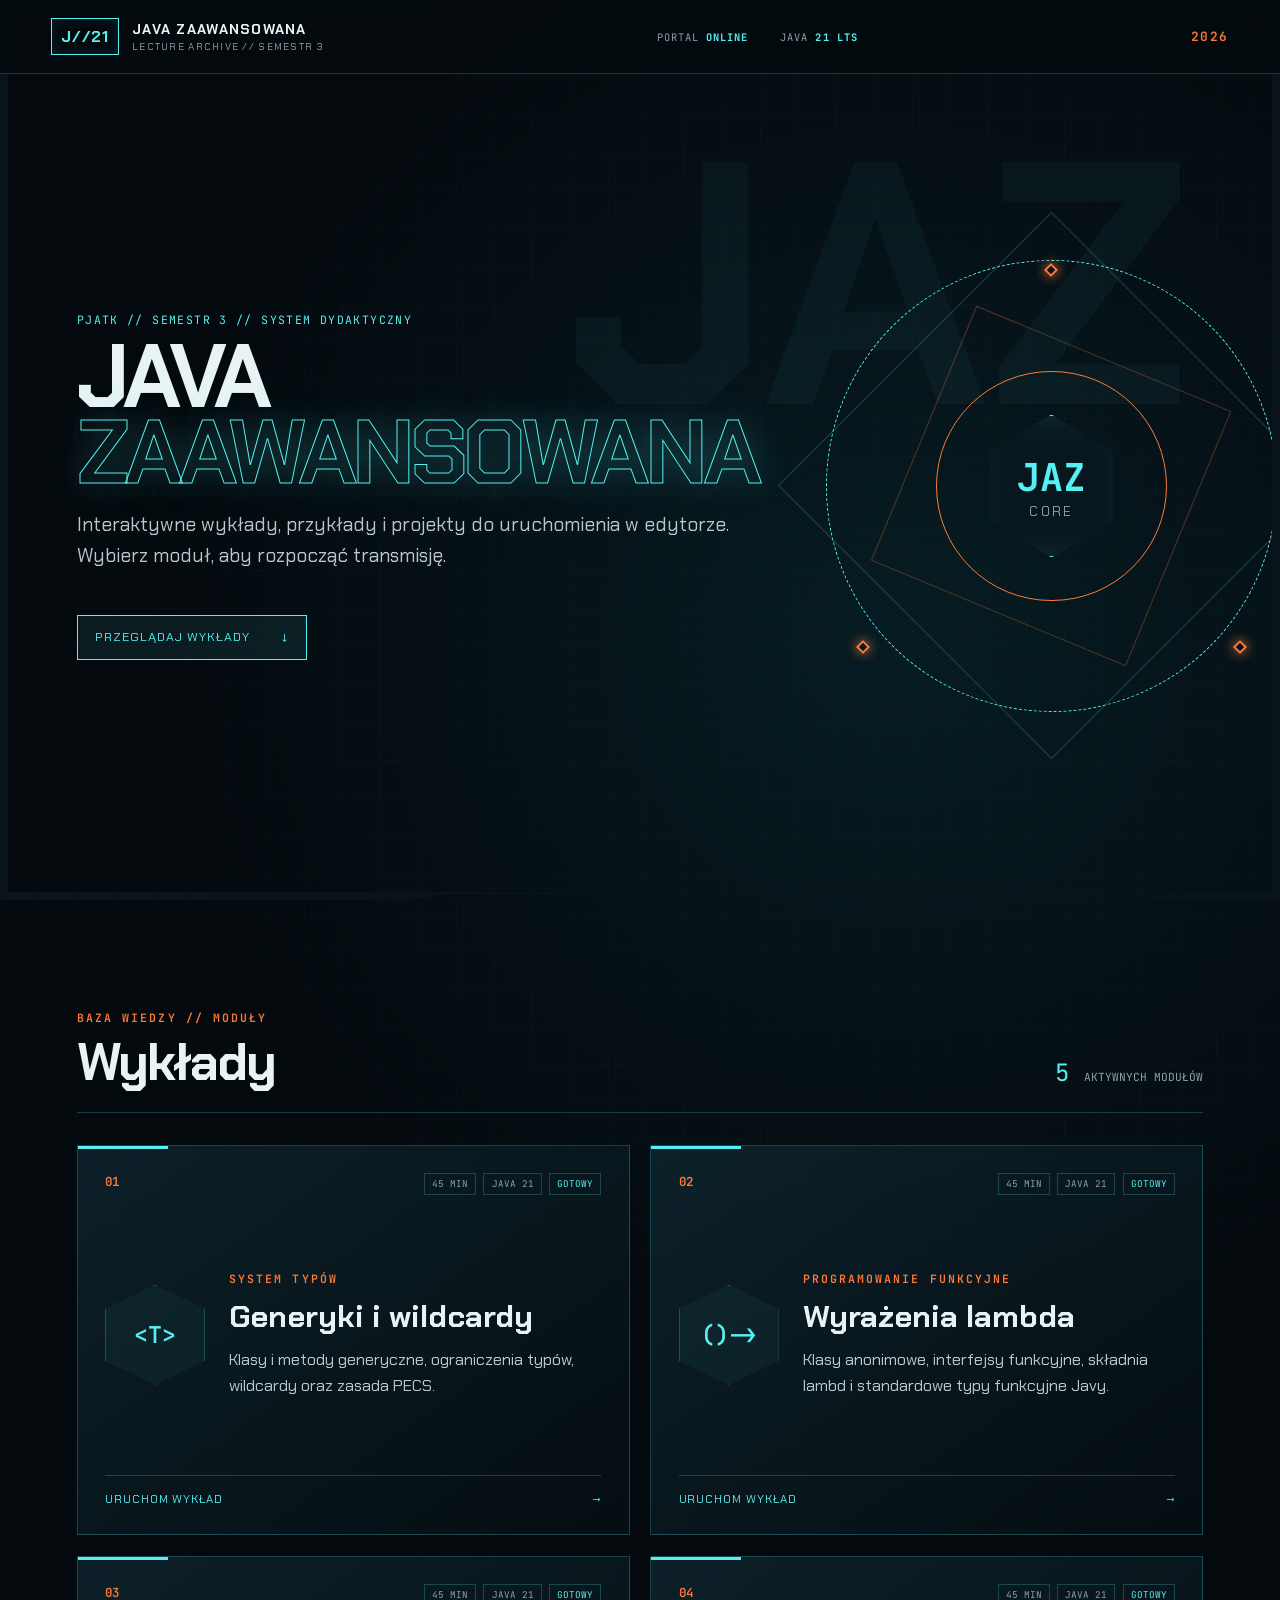
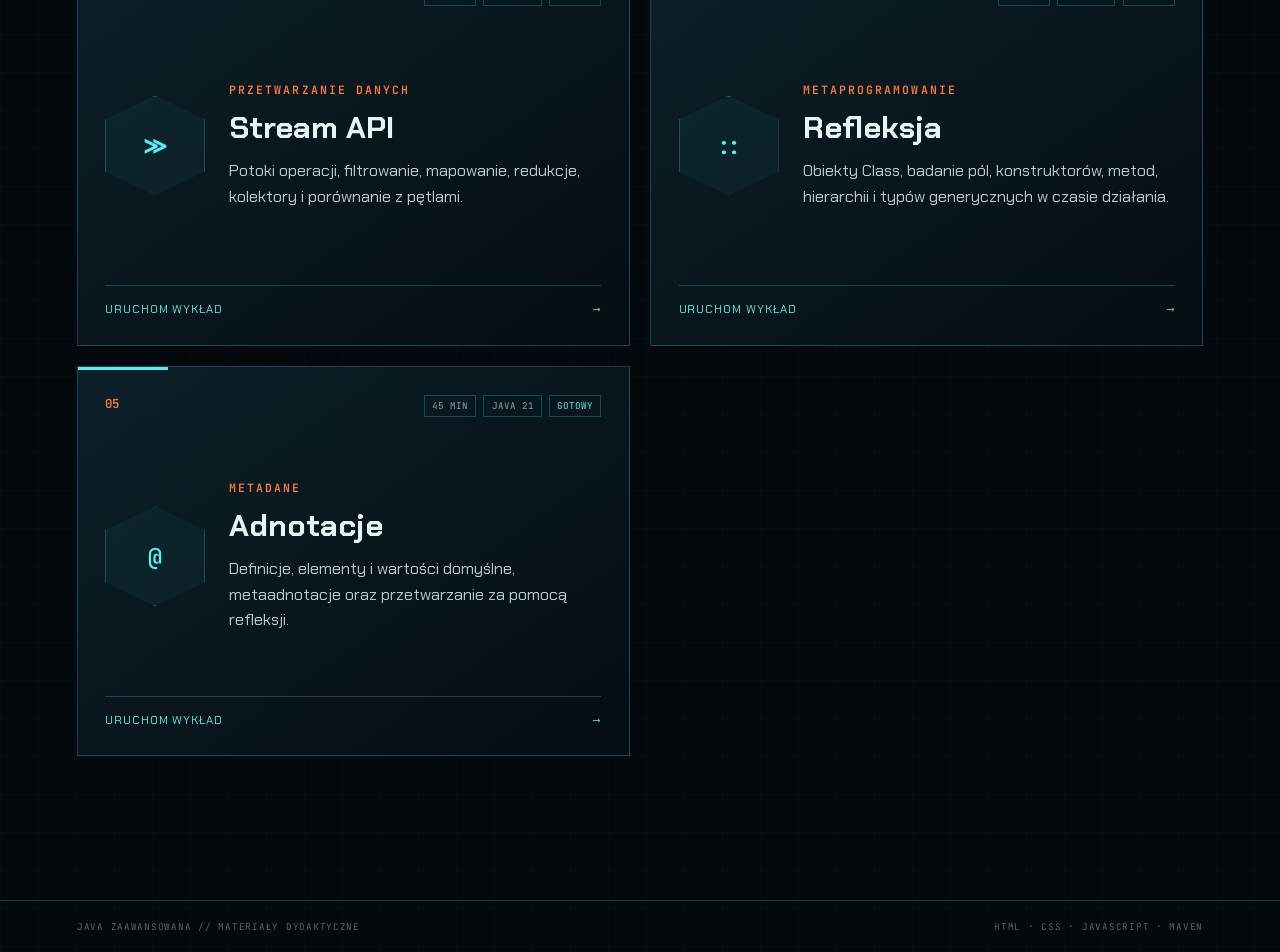
==== commit 514eaece: "w5" ====
--- a/index.html
+++ b/index.html
@@ -37,7 +37,7 @@
     <section class="lecture-catalog" id="lectures" aria-labelledby="catalog-title">
       <div class="section-heading">
         <div><p class="eyebrow">BAZA WIEDZY // MODUŁY</p><h2 id="catalog-title">Wykłady</h2></div>
-        <div class="catalog-status"><span>4</span> aktywne moduły</div>
+        <div class="catalog-status"><span>5</span> aktywnych modułów</div>
       </div>
       <div class="lecture-grid">
         <a class="lecture-card is-available" href="lectures/generics/index.html">
@@ -68,6 +68,13 @@
           <div class="lecture-content"><p class="eyebrow">METAPROGRAMOWANIE</p><h3>Refleksja</h3><p>Obiekty Class, badanie pól, konstruktorów, metod, hierarchii i typów generycznych w czasie działania.</p></div>
           <div class="lecture-launch">Uruchom wykład <span aria-hidden="true">→</span></div>
         </a>
+        <a class="lecture-card is-available" href="lectures/annotations/index.html">
+          <div class="lecture-number">05</div>
+          <div class="lecture-meta"><span>45 MIN</span><span>JAVA 21</span><span>GOTOWY</span></div>
+          <div class="lecture-icon" aria-hidden="true">@</div>
+          <div class="lecture-content"><p class="eyebrow">METADANE</p><h3>Adnotacje</h3><p>Definicje, elementy i wartości domyślne, metaadnotacje oraz przetwarzanie za pomocą refleksji.</p></div>
+          <div class="lecture-launch">Uruchom wykład <span aria-hidden="true">→</span></div>
+        </a>
       </div>
     </section>
   </main>
--- a/css/styles.css
+++ b/css/styles.css
@@ -118,6 +118,17 @@
 .syntax span, .syntax small { display: block; }.syntax span { font: 1.2rem "JetBrains Mono"; color: #dff; }.syntax b { color: var(--orange); }.syntax small { color: var(--muted); margin-top: .5rem; }
 .signal-diagram { display: grid; grid-template-columns: 1fr auto 1fr; align-items: center; gap: .8rem; margin: 2rem 0; text-align: center; }
 .signal-diagram span { padding: .8rem; border: 1px solid var(--line); color: var(--cyan); font-family: "JetBrains Mono"; }.signal-diagram i { color: var(--cyan); }.signal-diagram .blocked { color: var(--red); }
+.annotation-pipeline, .annotation-flow { display: grid; align-items: stretch; gap: .8rem; margin: 1.4rem 0; }
+.annotation-pipeline { grid-template-columns: 1fr auto 1fr auto 1fr; }
+.annotation-flow { grid-template-columns: 1fr auto 1fr auto 1fr auto 1fr; }
+.annotation-pipeline > div, .annotation-flow > div { min-width: 0; padding: 1rem; border: 1px solid var(--line); background: var(--panel); text-align: center; }
+.annotation-pipeline strong, .annotation-pipeline span, .annotation-flow span, .annotation-flow strong, .annotation-flow code { display: block; }
+.annotation-pipeline strong, .annotation-flow strong { color: var(--cyan); }
+.annotation-pipeline span { margin-top: .35rem; color: var(--muted); }
+.annotation-flow span { color: var(--orange); font: .68rem "JetBrains Mono"; }
+.annotation-flow strong { margin: .35rem 0 .7rem; }
+.annotation-flow code { font-size: clamp(.62rem, .9vw, .78rem); overflow-wrap: anywhere; }
+.annotation-pipeline i, .annotation-flow i { align-self: center; color: var(--orange); font-size: 1.6rem; font-style: normal; }
 .cards { display: grid; gap: 1rem; }.cards.three, .quiz-grid { grid-template-columns: repeat(3, 1fr); }
 .cards article, .quiz-grid article { padding: 1.3rem; border: 1px solid var(--line); background: linear-gradient(145deg, rgba(14,35,44,.88), rgba(6,15,20,.9)); box-shadow: var(--shadow); }
 .cards article:nth-child(2) { border-top-color: var(--orange); }
@@ -155,6 +166,8 @@
   .telemetry { display: none; }
   .slide { padding: 2rem 1.4rem 4.5rem; align-content: start; }
   .hero-grid, .two-col, .cards.three, .quiz-grid { grid-template-columns: 1fr; }
+  .annotation-pipeline, .annotation-flow { grid-template-columns: 1fr; }
+  .annotation-pipeline i, .annotation-flow i { transform: rotate(90deg); justify-self: center; }
   .reactor { display: none; }
   .hero-grid { margin-top: 5vh; }
   .cards article, .quiz-grid article { padding: 1rem; }
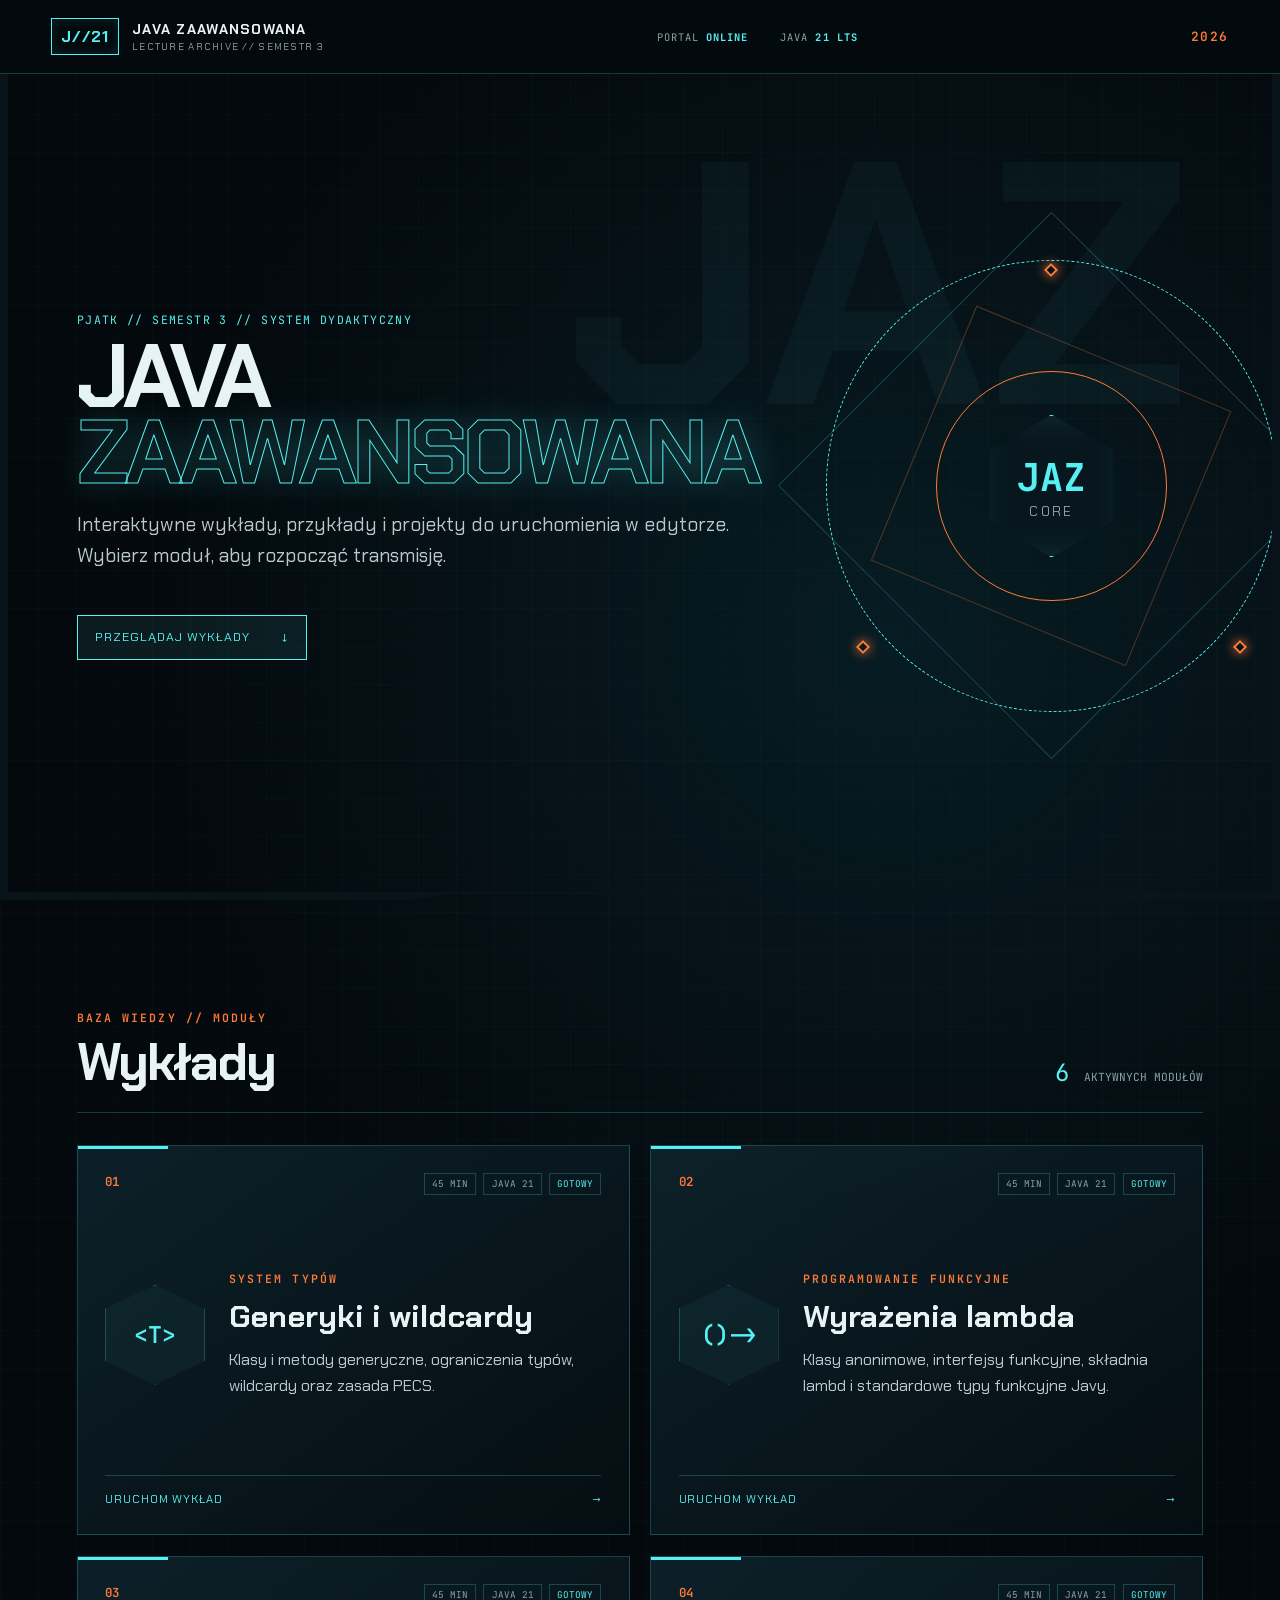
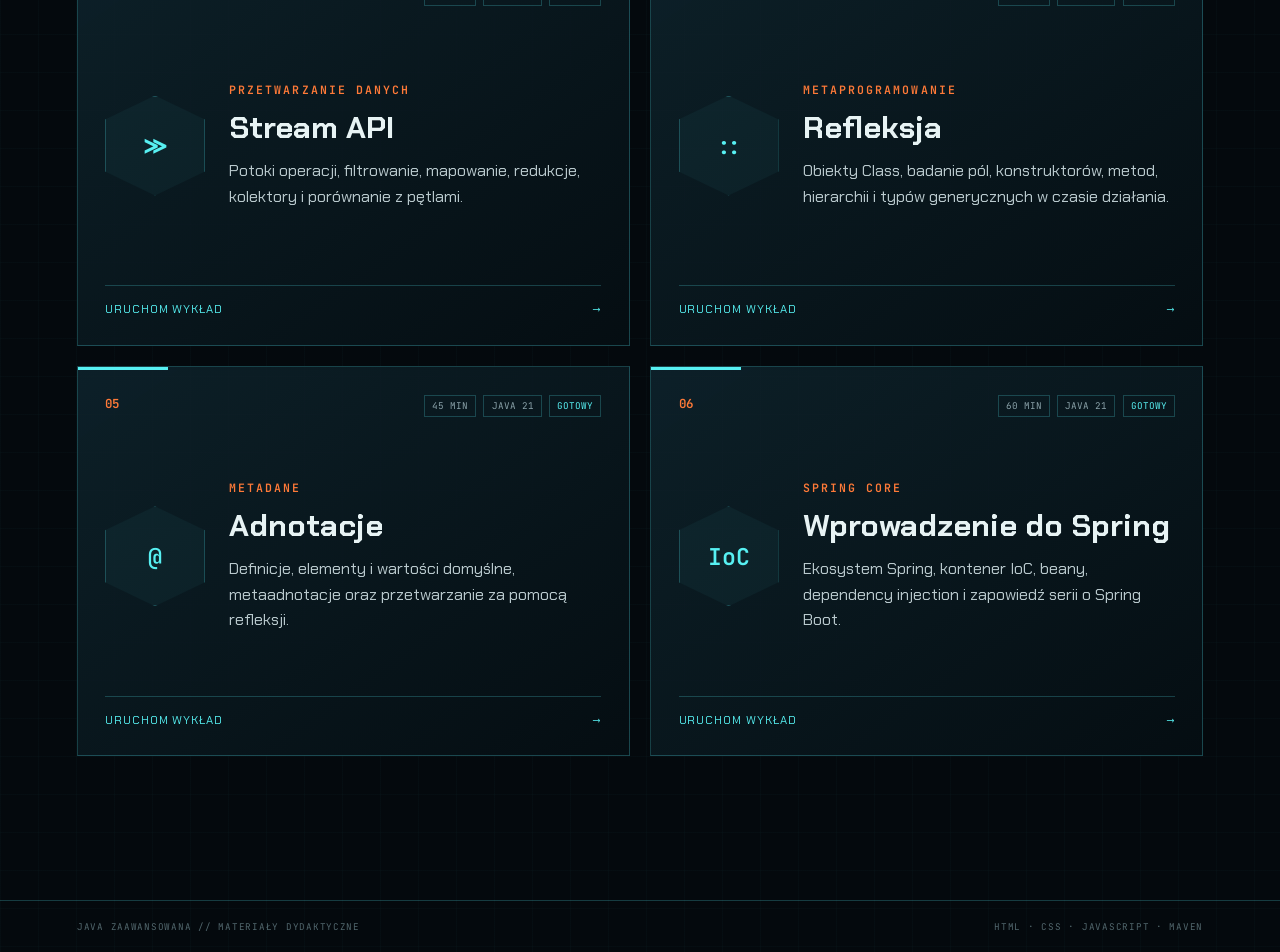
==== commit f8b9a7e6: "w6" ====
--- a/index.html
+++ b/index.html
@@ -37,7 +37,7 @@
     <section class="lecture-catalog" id="lectures" aria-labelledby="catalog-title">
       <div class="section-heading">
         <div><p class="eyebrow">BAZA WIEDZY // MODUŁY</p><h2 id="catalog-title">Wykłady</h2></div>
-        <div class="catalog-status"><span>5</span> aktywnych modułów</div>
+        <div class="catalog-status"><span>6</span> aktywnych modułów</div>
       </div>
       <div class="lecture-grid">
         <a class="lecture-card is-available" href="lectures/generics/index.html">
@@ -75,6 +75,13 @@
           <div class="lecture-content"><p class="eyebrow">METADANE</p><h3>Adnotacje</h3><p>Definicje, elementy i wartości domyślne, metaadnotacje oraz przetwarzanie za pomocą refleksji.</p></div>
           <div class="lecture-launch">Uruchom wykład <span aria-hidden="true">→</span></div>
         </a>
+        <a class="lecture-card is-available" href="lectures/spring-intro/index.html">
+          <div class="lecture-number">06</div>
+          <div class="lecture-meta"><span>60 MIN</span><span>JAVA 21</span><span>GOTOWY</span></div>
+          <div class="lecture-icon" aria-hidden="true">IoC</div>
+          <div class="lecture-content"><p class="eyebrow">SPRING CORE</p><h3>Wprowadzenie do Spring</h3><p>Ekosystem Spring, kontener IoC, beany, dependency injection i zapowiedź serii o Spring Boot.</p></div>
+          <div class="lecture-launch">Uruchom wykład <span aria-hidden="true">→</span></div>
+        </a>
       </div>
     </section>
   </main>
--- a/css/styles.css
+++ b/css/styles.css
@@ -97,8 +97,9 @@
 .code-panel { position: relative; border: 1px solid var(--line); background: rgba(5,14,19,.94); box-shadow: var(--shadow); min-width: 0; }
 .code-panel::before { content: ""; position: absolute; inset: -1px auto auto -1px; width: 48px; height: 3px; background: var(--cyan); }
 .code-head { display: flex; justify-content: space-between; align-items: center; padding: .65rem .85rem; border-bottom: 1px solid var(--line); color: var(--muted); font: .7rem "JetBrains Mono"; }
-.copy-btn, .reveal-btn { border: 1px solid var(--line); background: #0b2028; padding: .45rem .75rem; color: var(--cyan); cursor: pointer; text-transform: uppercase; font-size: .68rem; letter-spacing: .08em; }
-.copy-btn:hover, .copy-btn:focus-visible, .reveal-btn:hover, .reveal-btn:focus-visible { border-color: var(--cyan); background: rgba(87,240,242,.12); outline: none; }
+.code-actions { display: flex; gap: .45rem; }
+.copy-btn, .zoom-btn, .reveal-btn, .zoom-close { border: 1px solid var(--line); background: #0b2028; padding: .45rem .75rem; color: var(--cyan); cursor: pointer; text-transform: uppercase; font-size: .68rem; letter-spacing: .08em; }
+.copy-btn:hover, .copy-btn:focus-visible, .zoom-btn:hover, .zoom-btn:focus-visible, .reveal-btn:hover, .reveal-btn:focus-visible, .zoom-close:hover, .zoom-close:focus-visible { border-color: var(--cyan); background: rgba(87,240,242,.12); outline: none; }
 pre { margin: 0; padding: clamp(1rem, 2vw, 1.5rem); overflow: auto; font-size: clamp(.72rem, 1.06vw, .96rem); line-height: 1.65; tab-size: 4; }
 pre code { color: #d8e7e9; }
 .kw { color: #ff8860; } .str { color: #b9e87e; } .num { color: #dfb8ff; } .cm { color: #607b82; }
@@ -154,6 +155,27 @@
 .analysis-label { color: var(--orange); font: 600 .67rem "JetBrains Mono"; letter-spacing: .15em; }
 .analysis-answer { margin-top: 1.2rem; padding: .8rem 1rem; border-left: 2px solid var(--cyan); background: rgba(87,240,242,.07); color: #d5e7e9; overflow-wrap: anywhere; }
 .mission-brief p { color: #c3d1d4; }
+.hero-visual { position: relative; min-width: 0; border: 1px solid var(--line); box-shadow: var(--shadow); overflow: hidden; }
+.hero-visual img { display: block; width: 100%; aspect-ratio: 16 / 10; object-fit: cover; }
+.hero-visual .zoom-btn { position: absolute; right: .8rem; bottom: .8rem; background: rgba(5,14,19,.92); }
+
+.diagram-panel { position: relative; padding: clamp(1rem, 2vw, 1.7rem); border: 1px solid var(--line); background: rgba(5,14,19,.92); box-shadow: var(--shadow); }
+.diagram-head { display: flex; justify-content: space-between; align-items: center; gap: 1rem; margin-bottom: 1.2rem; color: var(--muted); font: .7rem "JetBrains Mono"; }
+.flow-diagram { display: grid; grid-template-columns: repeat(5, minmax(0, 1fr)); align-items: center; gap: .65rem; text-align: center; }
+.flow-diagram .node-box { min-height: 110px; display: grid; place-content: center; gap: .35rem; padding: 1rem; border: 1px solid var(--line); background: linear-gradient(145deg, rgba(14,35,44,.9), rgba(6,15,20,.94)); }
+.flow-diagram .node-box strong { color: var(--cyan); }.flow-diagram .node-box small { color: var(--muted); }
+.flow-diagram .connector { color: var(--orange); font: 1.5rem "JetBrains Mono"; }
+.flow-diagram.cycle { grid-template-columns: repeat(7, minmax(0, 1fr)); }
+.spring-map { display: grid; grid-template-columns: repeat(4, 1fr); gap: .8rem; }
+.spring-map article { min-height: 150px; padding: 1rem; border: 1px solid var(--line); background: var(--panel); }
+.spring-map strong { display: block; color: var(--cyan); margin-bottom: .55rem; }.spring-map p { margin: 0; font-size: .87rem; }
+.zoom-dialog { width: min(1180px, 94vw); max-height: 90vh; padding: 0; border: 1px solid var(--cyan); background: #050e13; color: var(--text); box-shadow: 0 0 70px rgba(0,0,0,.75), 0 0 28px rgba(87,240,242,.18); }
+.zoom-dialog::backdrop { background: rgba(0,5,8,.86); backdrop-filter: blur(5px); }
+.zoom-dialog-head { position: sticky; top: 0; z-index: 2; display: flex; justify-content: space-between; align-items: center; padding: .8rem 1rem; border-bottom: 1px solid var(--line); background: #07141b; color: var(--muted); font: .72rem "JetBrains Mono"; }
+.zoom-content { padding: clamp(1rem, 3vw, 2.5rem); overflow: auto; }
+.zoom-content .code-panel, .zoom-content .diagram-panel, .zoom-content .hero-visual { width: 100%; box-shadow: none; }
+.zoom-content .hero-visual img { aspect-ratio: auto; max-height: 72vh; object-fit: contain; }
+.zoom-content pre { font-size: clamp(.95rem, 1.7vw, 1.35rem); }
 
 .controls { position: fixed; z-index: 30; bottom: 18px; left: 50%; transform: translateX(-50%); display: flex; align-items: center; gap: 1rem; }
 .controls > button { border: 1px solid var(--line); background: rgba(6,18,23,.95); padding: .55rem .85rem; cursor: pointer; color: var(--cyan); }
@@ -167,8 +189,11 @@
   .slide { padding: 2rem 1.4rem 4.5rem; align-content: start; }
   .hero-grid, .two-col, .cards.three, .quiz-grid { grid-template-columns: 1fr; }
   .annotation-pipeline, .annotation-flow { grid-template-columns: 1fr; }
+  .flow-diagram, .flow-diagram.cycle, .spring-map { grid-template-columns: 1fr; }
+  .flow-diagram .connector { transform: rotate(90deg); }
   .annotation-pipeline i, .annotation-flow i { transform: rotate(90deg); justify-self: center; }
   .reactor { display: none; }
+  .hero-visual { display: none; }
   .hero-grid { margin-top: 5vh; }
   .cards article, .quiz-grid article { padding: 1rem; }
   .slide::before { display: none; }
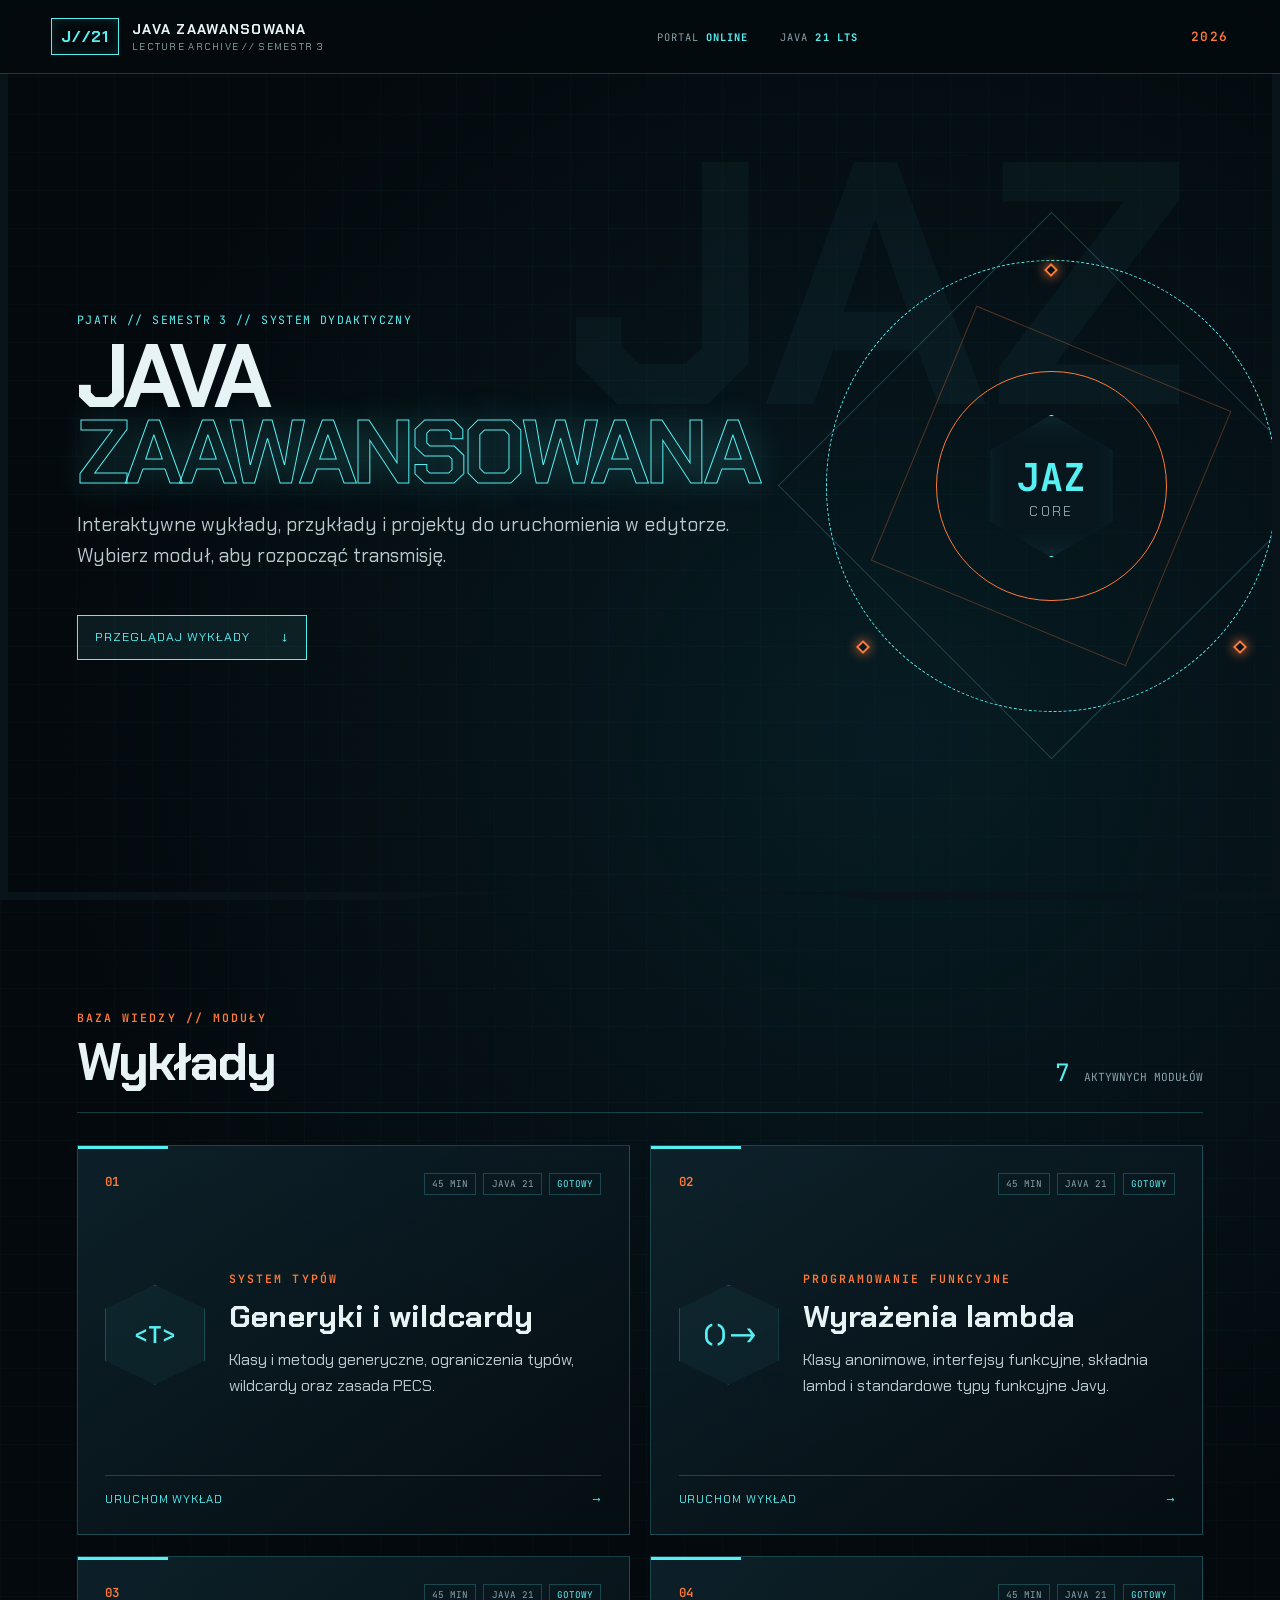
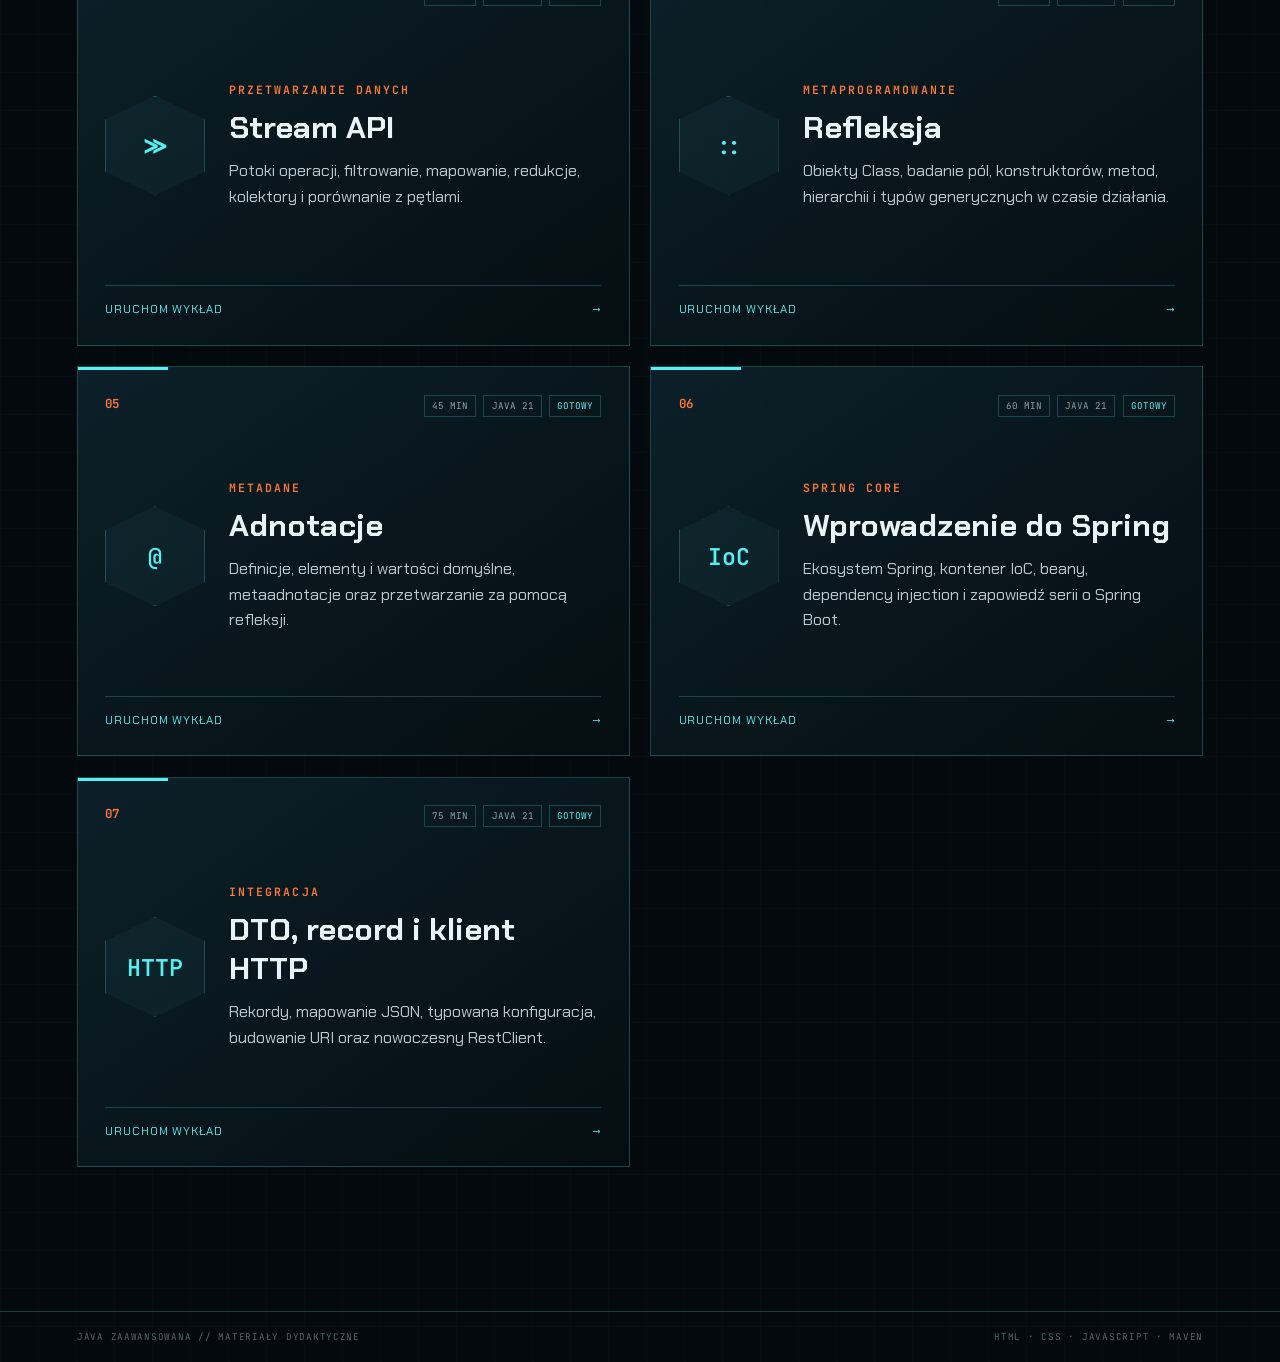
==== commit 6d2ce83a: "w7" ====
--- a/index.html
+++ b/index.html
@@ -37,7 +37,7 @@
     <section class="lecture-catalog" id="lectures" aria-labelledby="catalog-title">
       <div class="section-heading">
         <div><p class="eyebrow">BAZA WIEDZY // MODUŁY</p><h2 id="catalog-title">Wykłady</h2></div>
-        <div class="catalog-status"><span>6</span> aktywnych modułów</div>
+        <div class="catalog-status"><span>7</span> aktywnych modułów</div>
       </div>
       <div class="lecture-grid">
         <a class="lecture-card is-available" href="lectures/generics/index.html">
@@ -82,6 +82,13 @@
           <div class="lecture-content"><p class="eyebrow">SPRING CORE</p><h3>Wprowadzenie do Spring</h3><p>Ekosystem Spring, kontener IoC, beany, dependency injection i zapowiedź serii o Spring Boot.</p></div>
           <div class="lecture-launch">Uruchom wykład <span aria-hidden="true">→</span></div>
         </a>
+        <a class="lecture-card is-available" href="lectures/http-dto-records/index.html">
+          <div class="lecture-number">07</div>
+          <div class="lecture-meta"><span>75 MIN</span><span>JAVA 21</span><span>GOTOWY</span></div>
+          <div class="lecture-icon" aria-hidden="true">HTTP</div>
+          <div class="lecture-content"><p class="eyebrow">INTEGRACJA</p><h3>DTO, record i klient HTTP</h3><p>Rekordy, mapowanie JSON, typowana konfiguracja, budowanie URI oraz nowoczesny RestClient.</p></div>
+          <div class="lecture-launch">Uruchom wykład <span aria-hidden="true">→</span></div>
+        </a>
       </div>
     </section>
   </main>
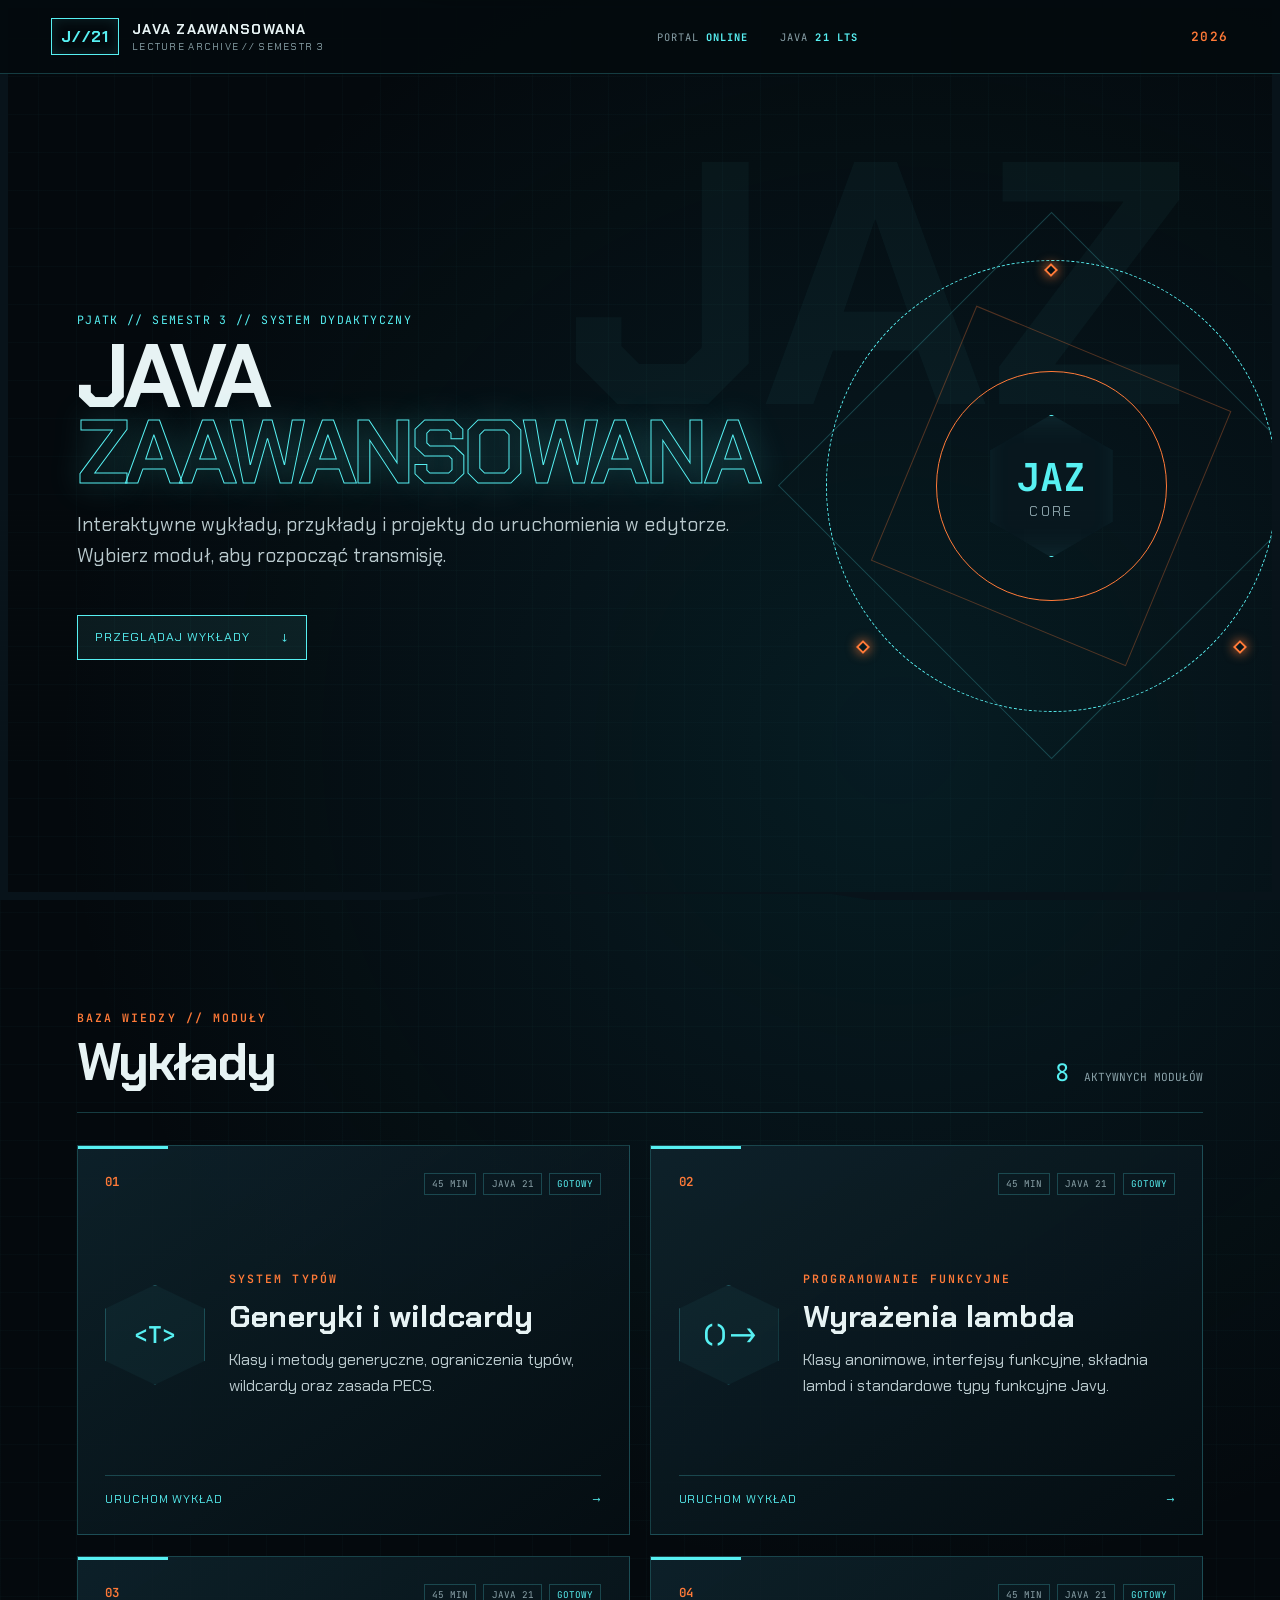
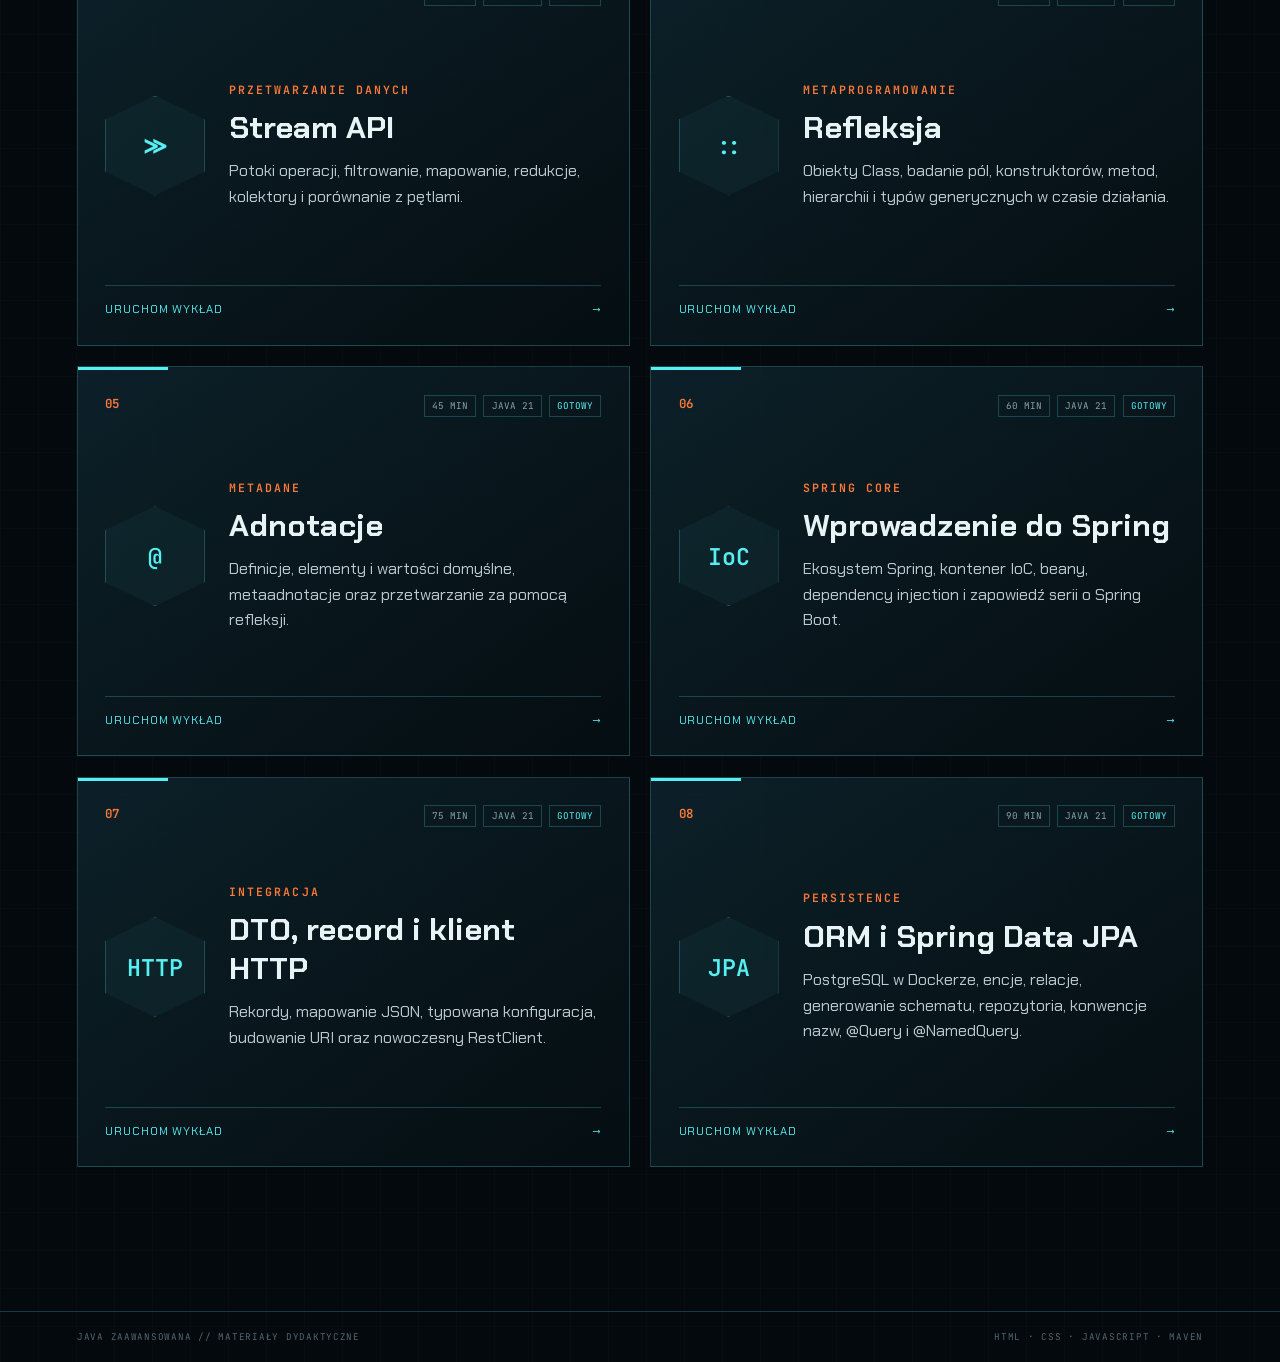
==== commit 7e2cfaf0: "w8" ====
--- a/index.html
+++ b/index.html
@@ -37,7 +37,7 @@
     <section class="lecture-catalog" id="lectures" aria-labelledby="catalog-title">
       <div class="section-heading">
         <div><p class="eyebrow">BAZA WIEDZY // MODUŁY</p><h2 id="catalog-title">Wykłady</h2></div>
-        <div class="catalog-status"><span>7</span> aktywnych modułów</div>
+        <div class="catalog-status"><span>8</span> aktywnych modułów</div>
       </div>
       <div class="lecture-grid">
         <a class="lecture-card is-available" href="lectures/generics/index.html">
@@ -89,6 +89,13 @@
           <div class="lecture-content"><p class="eyebrow">INTEGRACJA</p><h3>DTO, record i klient HTTP</h3><p>Rekordy, mapowanie JSON, typowana konfiguracja, budowanie URI oraz nowoczesny RestClient.</p></div>
           <div class="lecture-launch">Uruchom wykład <span aria-hidden="true">→</span></div>
         </a>
+        <a class="lecture-card is-available" href="lectures/spring-data-jpa/index.html">
+          <div class="lecture-number">08</div>
+          <div class="lecture-meta"><span>90 MIN</span><span>JAVA 21</span><span>GOTOWY</span></div>
+          <div class="lecture-icon" aria-hidden="true">JPA</div>
+          <div class="lecture-content"><p class="eyebrow">PERSISTENCE</p><h3>ORM i Spring Data JPA</h3><p>PostgreSQL w Dockerze, encje, relacje, generowanie schematu, repozytoria, konwencje nazw, @Query i @NamedQuery.</p></div>
+          <div class="lecture-launch">Uruchom wykład <span aria-hidden="true">→</span></div>
+        </a>
       </div>
     </section>
   </main>
--- a/css/styles.css
+++ b/css/styles.css
@@ -169,6 +169,14 @@
 .spring-map { display: grid; grid-template-columns: repeat(4, 1fr); gap: .8rem; }
 .spring-map article { min-height: 150px; padding: 1rem; border: 1px solid var(--line); background: var(--panel); }
 .spring-map strong { display: block; color: var(--cyan); margin-bottom: .55rem; }.spring-map p { margin: 0; font-size: .87rem; }
+.er-diagram { display: grid; grid-template-columns: 1fr minmax(120px, .4fr) 1fr; align-items: center; gap: 1rem; }
+.er-diagram article { display: grid; gap: .6rem; padding: 1.2rem; border: 1px solid var(--line); background: var(--panel); }
+.er-diagram strong { color: var(--cyan); font-size: 1.25rem; }.er-diagram code { padding-top: .45rem; border-top: 1px solid var(--line); }
+.er-link { display: grid; grid-template-columns: auto 1fr auto; align-items: center; gap: .5rem; color: var(--orange); font-family: "JetBrains Mono"; }.er-link i { height: 1px; background: var(--orange); }
+.query-stack { display: grid; grid-template-columns: .7fr 1fr 1.1fr; gap: .8rem; }.query-stack div { display: grid; grid-template-columns: auto 1fr; align-items: center; gap: 1rem; padding: 1rem; border: 1px solid var(--line); background: var(--panel); }.query-stack strong { color: var(--orange); font: 1.8rem "JetBrains Mono"; }.query-stack span { color: var(--muted); }
+.strategy-grid { display: grid; grid-template-columns: 1fr 1fr; gap: 1rem; }.strategy-grid article { display: grid; grid-template-columns: 1fr auto 1fr auto 1fr; align-items: center; gap: .7rem; padding: 1.2rem; border: 1px solid var(--line); background: var(--panel); text-align: center; }.strategy-grid span { grid-column: 1 / -1; color: var(--orange); font: .7rem "JetBrains Mono"; }.strategy-grid strong { color: var(--cyan); }.strategy-grid i { color: var(--orange); font-style: normal; }
+.method-parts { display: flex; flex-wrap: wrap; gap: .55rem; }.method-parts span { padding: .75rem .9rem; border: 1px solid var(--line); background: var(--panel); color: var(--cyan); font-family: "JetBrains Mono"; }.method-parts span:nth-child(3n + 2) { border-color: rgba(255,122,56,.55); color: var(--orange); }
+.naming-example { margin-top: 1rem; border: 1px solid var(--line); background: rgba(5,14,19,.94); }
 .zoom-dialog { width: min(1180px, 94vw); max-height: 90vh; padding: 0; border: 1px solid var(--cyan); background: #050e13; color: var(--text); box-shadow: 0 0 70px rgba(0,0,0,.75), 0 0 28px rgba(87,240,242,.18); }
 .zoom-dialog::backdrop { background: rgba(0,5,8,.86); backdrop-filter: blur(5px); }
 .zoom-dialog-head { position: sticky; top: 0; z-index: 2; display: flex; justify-content: space-between; align-items: center; padding: .8rem 1rem; border-bottom: 1px solid var(--line); background: #07141b; color: var(--muted); font: .72rem "JetBrains Mono"; }
@@ -189,7 +197,9 @@
   .slide { padding: 2rem 1.4rem 4.5rem; align-content: start; }
   .hero-grid, .two-col, .cards.three, .quiz-grid { grid-template-columns: 1fr; }
   .annotation-pipeline, .annotation-flow { grid-template-columns: 1fr; }
-  .flow-diagram, .flow-diagram.cycle, .spring-map { grid-template-columns: 1fr; }
+  .flow-diagram, .flow-diagram.cycle, .spring-map, .er-diagram, .query-stack, .strategy-grid { grid-template-columns: 1fr; }
+  .er-link { grid-template-columns: 1fr; text-align: center; }.er-link i { width: 1px; height: 40px; justify-self: center; }
+  .strategy-grid article { grid-template-columns: 1fr; }.strategy-grid span { grid-column: 1; }
   .flow-diagram .connector { transform: rotate(90deg); }
   .annotation-pipeline i, .annotation-flow i { transform: rotate(90deg); justify-self: center; }
   .reactor { display: none; }
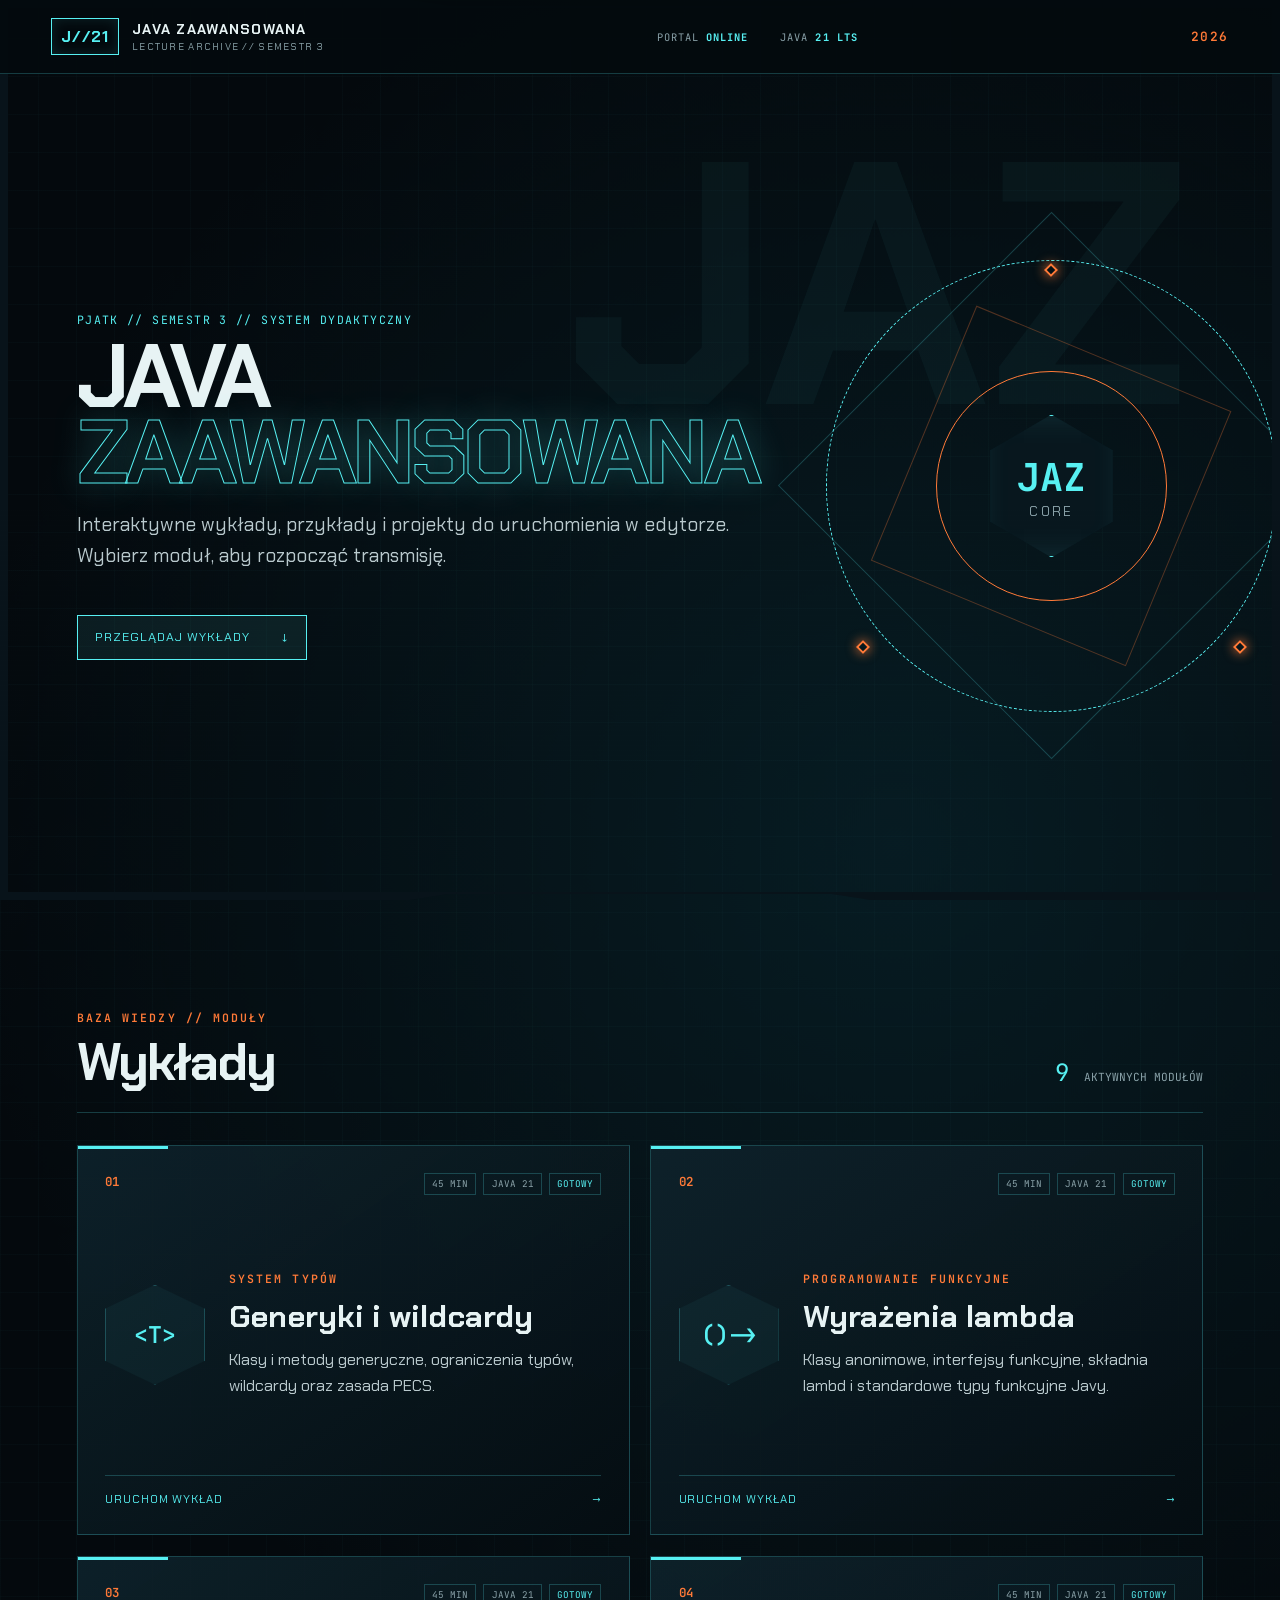
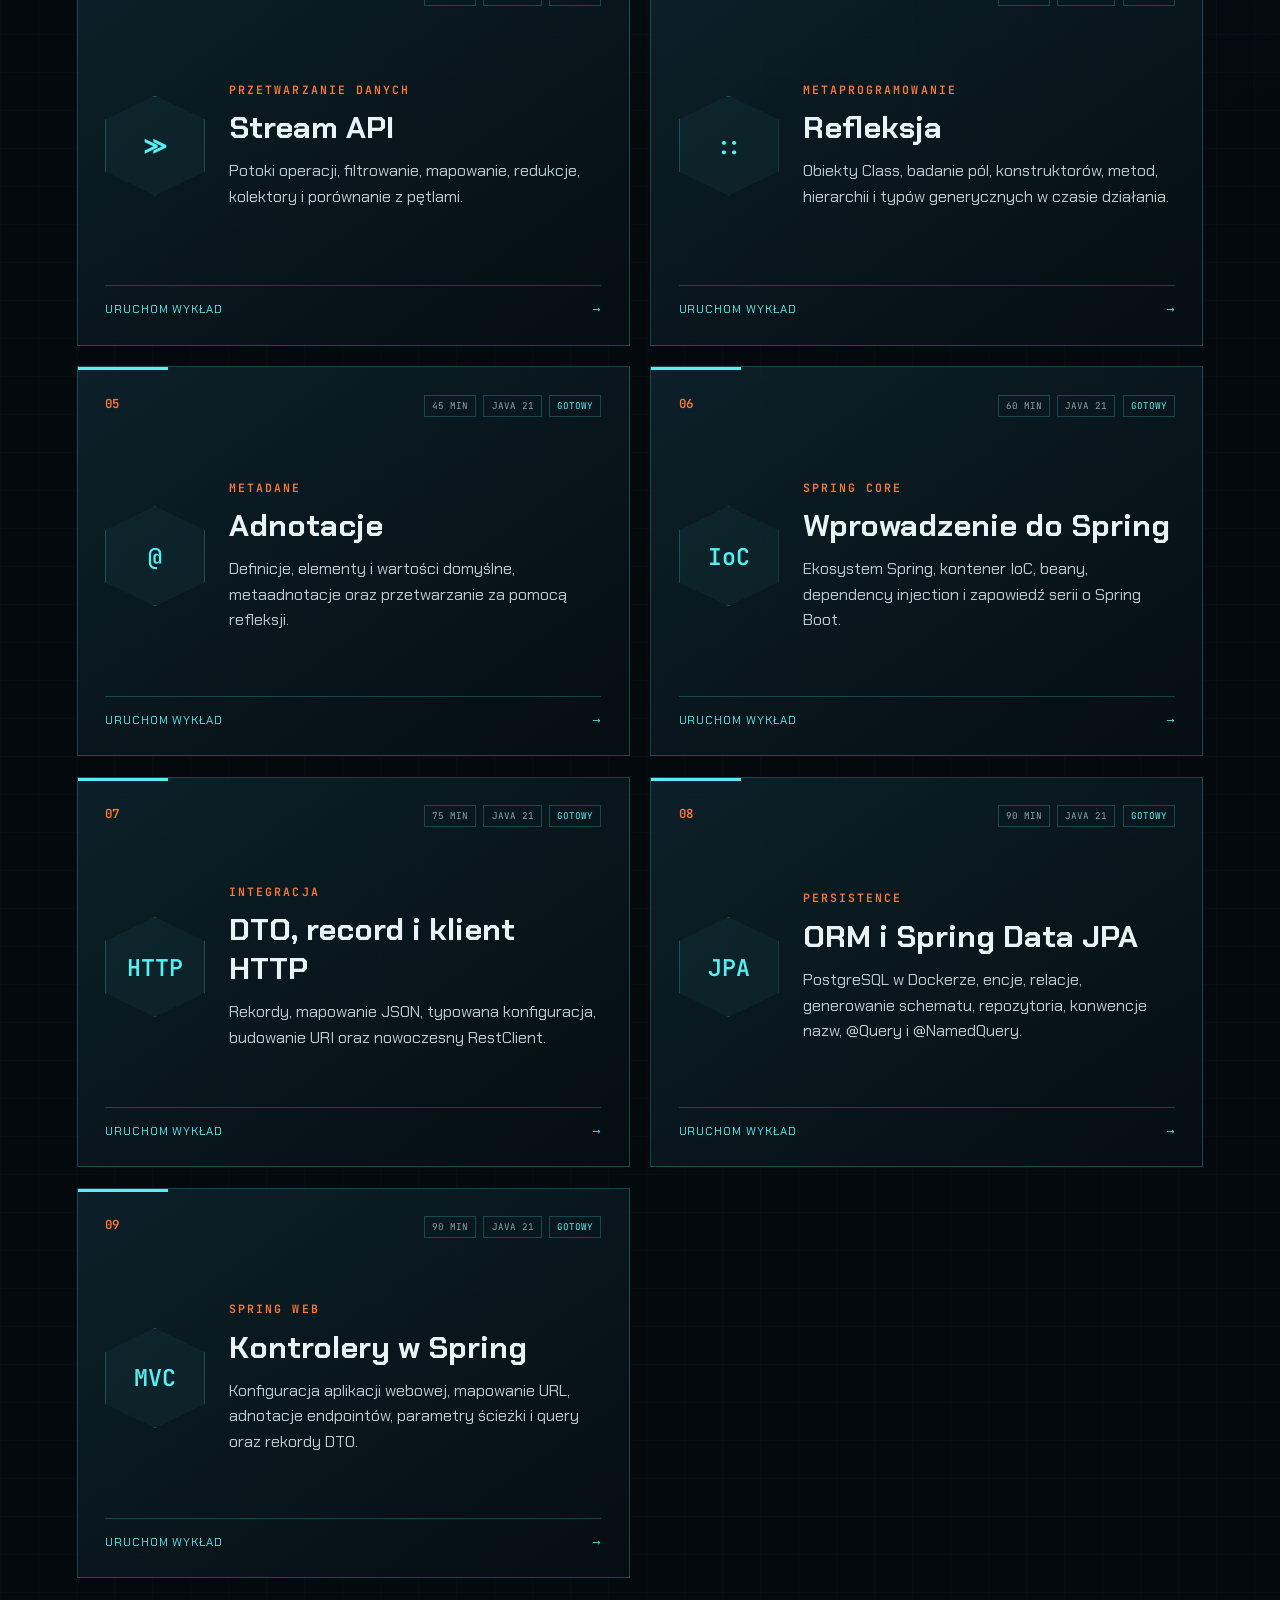
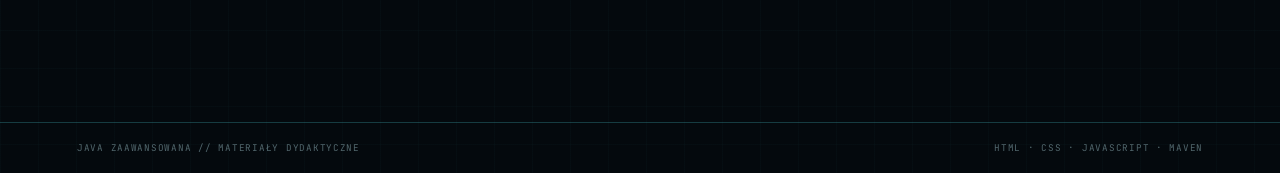
==== commit 290eeadc: "w09" ====
--- a/index.html
+++ b/index.html
@@ -37,7 +37,7 @@
     <section class="lecture-catalog" id="lectures" aria-labelledby="catalog-title">
       <div class="section-heading">
         <div><p class="eyebrow">BAZA WIEDZY // MODUŁY</p><h2 id="catalog-title">Wykłady</h2></div>
-        <div class="catalog-status"><span>8</span> aktywnych modułów</div>
+        <div class="catalog-status"><span>9</span> aktywnych modułów</div>
       </div>
       <div class="lecture-grid">
         <a class="lecture-card is-available" href="lectures/generics/index.html">
@@ -96,6 +96,13 @@
           <div class="lecture-content"><p class="eyebrow">PERSISTENCE</p><h3>ORM i Spring Data JPA</h3><p>PostgreSQL w Dockerze, encje, relacje, generowanie schematu, repozytoria, konwencje nazw, @Query i @NamedQuery.</p></div>
           <div class="lecture-launch">Uruchom wykład <span aria-hidden="true">→</span></div>
         </a>
+        <a class="lecture-card is-available" href="lectures/spring-controllers/index.html">
+          <div class="lecture-number">09</div>
+          <div class="lecture-meta"><span>90 MIN</span><span>JAVA 21</span><span>GOTOWY</span></div>
+          <div class="lecture-icon" aria-hidden="true">MVC</div>
+          <div class="lecture-content"><p class="eyebrow">SPRING WEB</p><h3>Kontrolery w Spring</h3><p>Konfiguracja aplikacji webowej, mapowanie URL, adnotacje endpointów, parametry ścieżki i query oraz rekordy DTO.</p></div>
+          <div class="lecture-launch">Uruchom wykład <span aria-hidden="true">→</span></div>
+        </a>
       </div>
     </section>
   </main>
